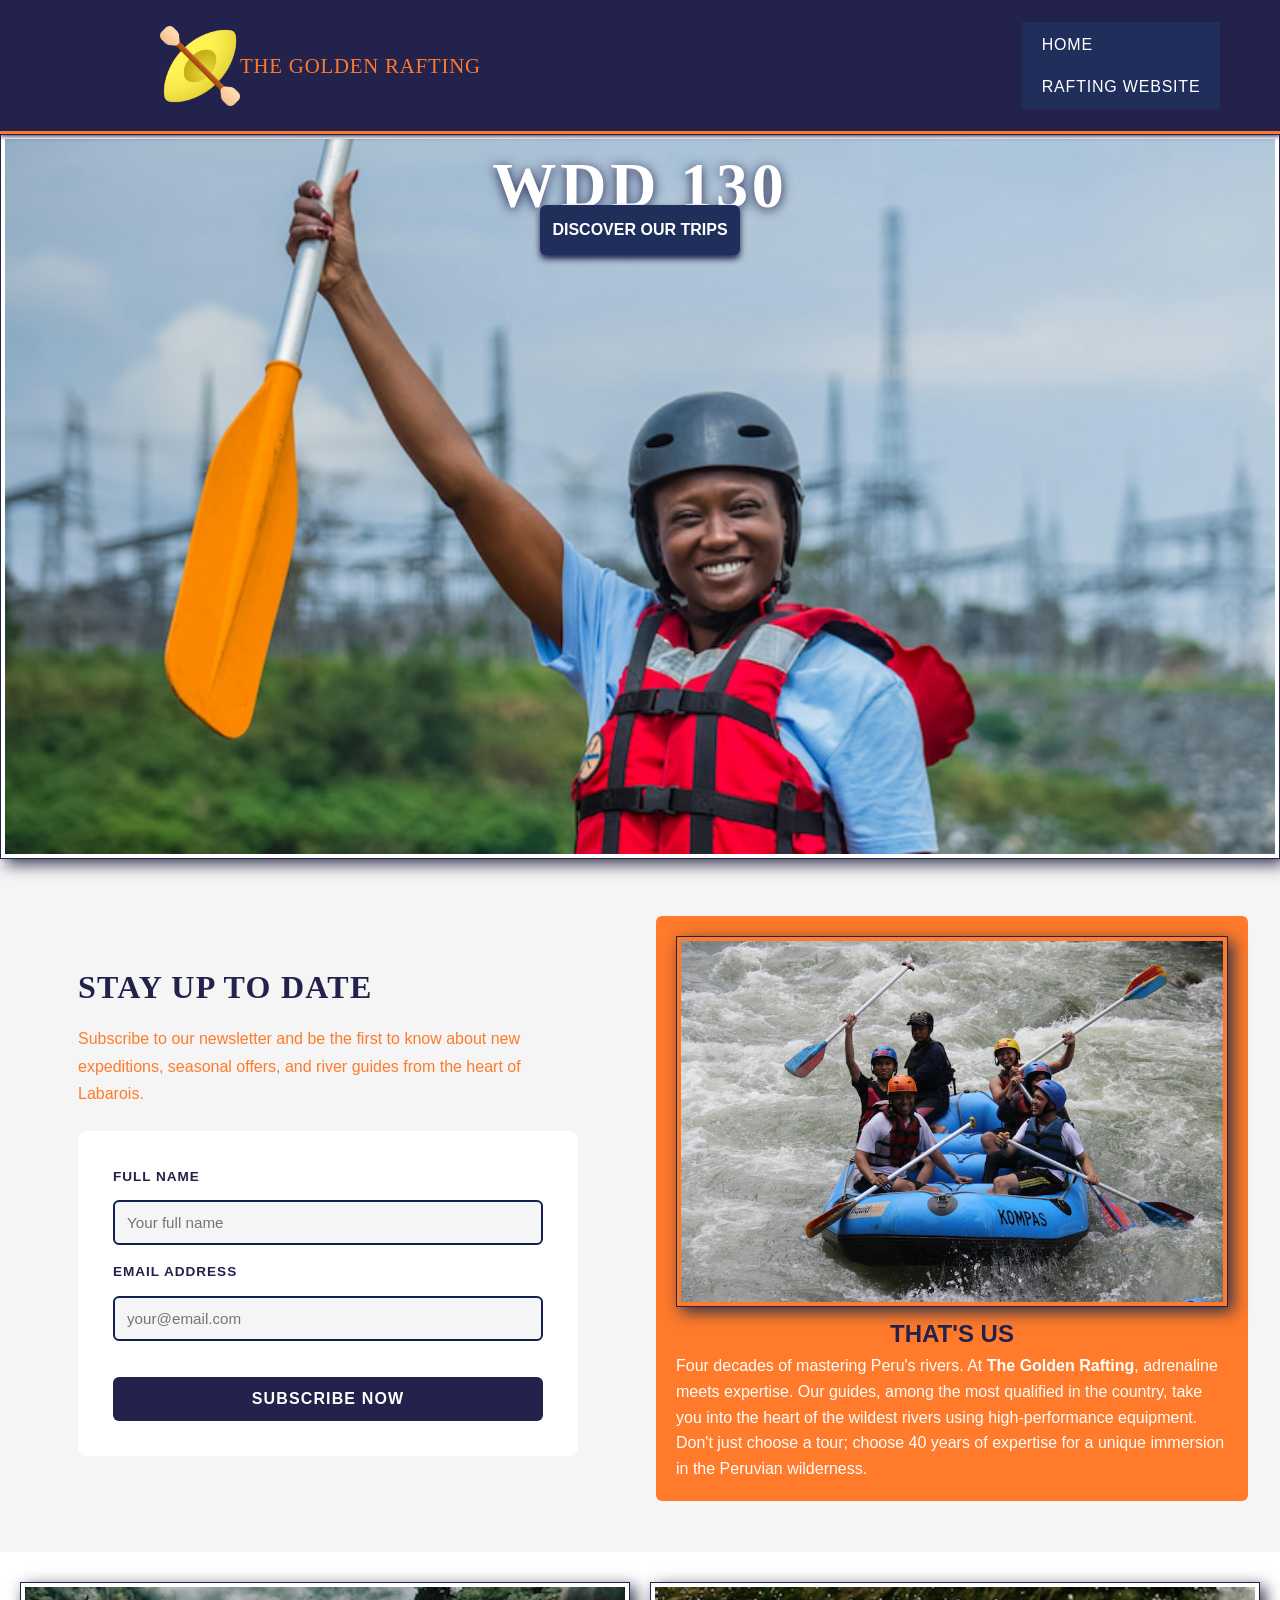
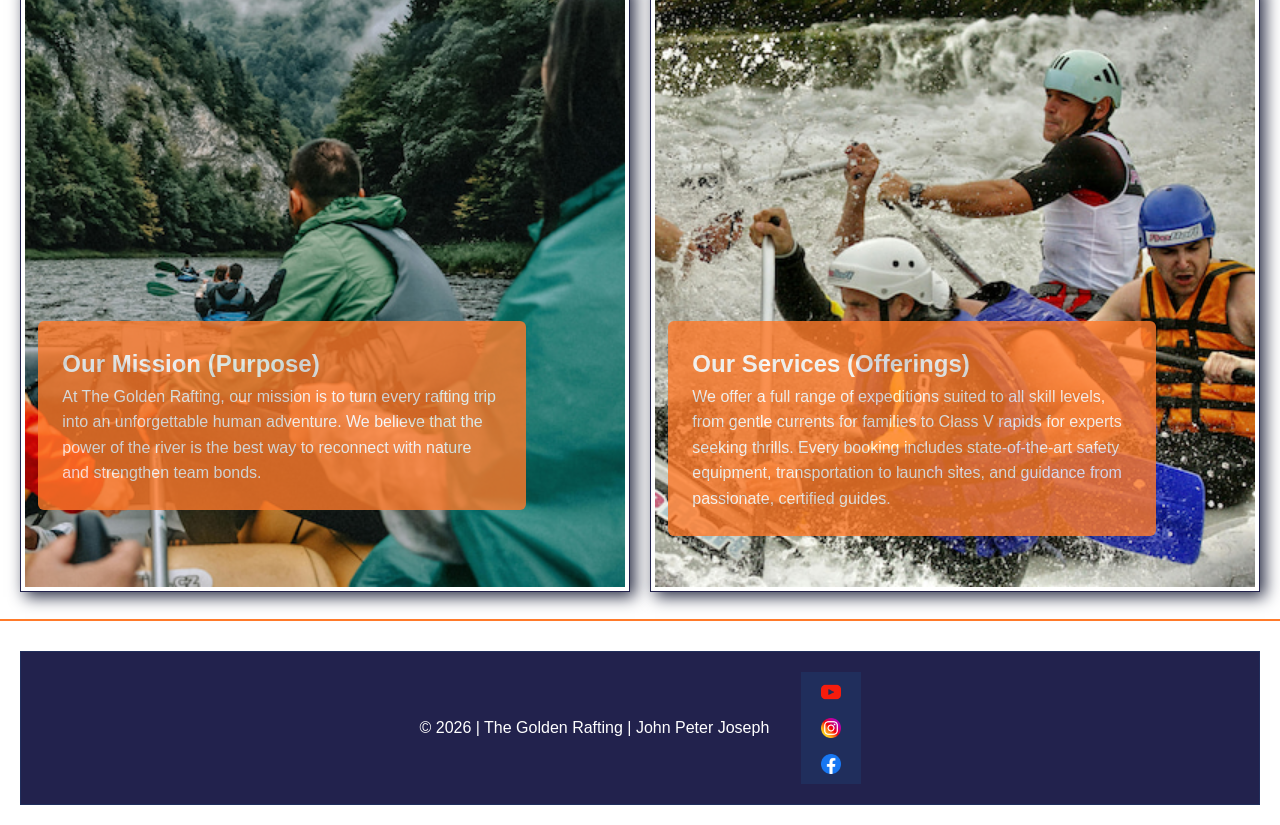
==== wwr/index.html @ de3981f3 "Home and Trips Pages" ====
<!DOCTYPE html>
<html lang="en">

<head>
    <meta charset="UTF-8">
    <meta name="viewport" content="width=device-width, initial-scale=1.0">
    <title>WDD 130 and John Peter Joseph</title>
    <meta name="description"
      content="Welcome to “The Golden Rafting World. This project serves as the final assignment for the WDD 130 course: Web Fundamentals.">
    <meta name="author" content="John Peter Joseph">
    <link rel="stylesheet" href="styles/styles.css">
</head>

<body>
    <header>
        <div class="flex-container">
            <a class="logo-link" href="index.html">
                <img src="images/canoe.png" alt="rafting logo">
                The Golden Rafting
            </a>
            <nav class="navhead">
                <a href="#">Home</a>
                <a href="wwr/">Rafting Website</a>
            </nav>
        </div>
    </header>


    <main>
        <div class="main-relative">
            <!-- HERO PAGE -->
            <div class="hero-title">
                <h1>WDD 130</h1>
            </div>
            <img src="images/index-page/profile.jpg" alt="rafting adventure">
            <!-- OUR TRIPS button -->
            <a href="trips.html" class="bttn-book">DISCOVER OUR TRIPS</a>

            <!-- 2-COLUMN GRID: newsletter + sidebar -->
            <div class="grid-two-col">

                <!-- NEWSLETTER -->
                <section class="newsletter">
                    <div class="newsletter-inner">
                        <div class="newsletter-copy">
                            <h2>Stay up to date</h2>
                            <p>Subscribe to our newsletter and be the first to know about new
                                expeditions, seasonal
                                offers, and river guides from the heart of Labarois.</p>
                        </div>
                        <form action="#" method="post" class="newsletter-form">
                            <div class="form-group">
                                <label for="fullname">Full Name</label>
                                <input type="text" id="fullname" name="fullname"
                                  placeholder="Your full name" required>
                            </div>
                            <div class="form-group">
                                <label for="email">Email Address</label>
                                <input type="email" id="email" name="email"
                                  placeholder="your@email.com" required>
                            </div>
                            <button type="submit" class="btn-submit">Subscribe Now</button>
                        </form>
                    </div>
                </section>


                <!-- ASIDE SECTION -->
                <aside>
                    <article>
                        <img src="images/index-page/main-rafting-1.jpg" alt="Well-being in Rafting">
                        <h2>THAT'S US</h2>
                        <p>
                            Four decades of mastering Peru's rivers. At<b> The Golden Rafting</b>,
                            adrenaline
                            meets expertise. Our guides, among the most qualified in the
                            country,
                            take you into the heart of the wildest rivers using high-performance
                            equipment. <br>
                            Don't just choose a tour; choose 40 years of expertise for a unique
                            immersion in the Peruvian wilderness.
                        </p>
                    </article>
                </aside>
            </div>
        </div>

        <div class="offerings-main">
            <div class="offerings">
                <img src="images/index-page/main-rafting-2.jpg" alt="The most fun rafting"
                  width="160">
                <div class="offerings-1">
                    <h2>Our Mission (Purpose)</h2>
                    <p>
                        At The Golden Rafting, our mission is to turn every rafting trip into an
                        unforgettable human
                        adventure. We believe that the power of the river is the best way to
                        reconnect
                        with nature and
                        strengthen team bonds.
                    </p>
                </div>
            </div>

            <div class="services">
                <img src="images/index-page/main-rafting-4.jpg" alt="The most fun rafting"
                  width="160">
                <div class="services-1">
                    <h2>Our Services (Offerings)</h2>
                    <p>
                        We offer a full range of expeditions suited to all skill levels, from gentle
                        currents for families
                        to Class V rapids for experts seeking thrills. Every booking includes
                        state-of-the-art safety
                        equipment, transportation to launch sites, and guidance from passionate,
                        certified guides.
                    </p>
                </div>
            </div>
        </div>
    </main>

    <footer>
        <div class="credit">
            <p>©️ 2026 | The Golden Rafting | John Peter Joseph</p>

            <div class="socialmedia">
                <nav>
                    <a href="https://youtube.com">
                        <img src="images/social-media/youtube.png" alt="YouTube home">
                    </a>
                    <a href="https://instagram.com">
                        <img src="images/social-media/instagram.png" alt="instagram home">
                    </a>
                    <a href="https://facebook.com">
                        <img src="images/social-media/facebook.png" alt="Facebook home">
                    </a>
                </nav>
            </div>
        </div>
    </footer>
</body>

</html>
---- wwr/styles/styles.css ----
:root {
    --primary-color: rgb(34, 34, 77);
    --secondary-color: rgb(255, 122, 42);
    --accent1-color: rgb(17, 32, 81);
    --accent2-color: rgb(32, 46, 92);
    --white: rgb(255, 255, 255);
    --white-soft: rgb(245, 245, 245);
    --shadow: rgb(45, 49, 71);
    --heading-font: "Times New Roman", "Georgia", serif;
    --body-font: "Futura", "Montserrat", sans-serif;
}

* {
    margin: 0;
    padding: 0;
    box-sizing: border-box;
}

header {
    position: sticky;
    top: 0;
    left: 0;
    width: 100%;
    z-index: 1000;
    /* Ensures that it appears above the rest of the content */
    background-color: white;
    /* Important: otherwise it will be transparent! */
    box-shadow: 0 2px 5px var(--primary-color);
}

body {
    font-family: var(--body-font);
    color: var(--accent1-color);
    line-height: 1.6;
}

p {
    padding: 0;
}

nav {

    background-color: var(--accent2-color);
    padding: 2px;

}

nav a {
    display: block;
    color: var(--white);
    padding: .5rem 1.1rem;
    text-decoration: none;

}

main {
    max-width: 100%;
}

main img {
    width: 100%;
    height: auto;
    padding: 4px;
    border: 1px solid var(--primary-color);
    box-shadow: 5px 5px 15px var(--shadow);
}

/* =============================== aside =============================== */
aside {
    width: 100%;
    margin: auto;
    /* border: 1px solid var(--accent2-color); */
    padding: 20px;
    background-color: var(--secondary-color);
    color: var(--white);
    border-radius: 6px;

}

aside img {
    width: 200px;
    height: auto;

}

.main-relative {
    position: relative;
}

h1 {
    color: var(--white);
}

footer {
    margin-top: 50px;
    border-top: 2px solid var(--secondary-color);
    text-align: center;
    padding: 20px;

}

.flex-container {
    display: flex;
    flex-direction: row;
    align-items: center;
    justify-content: space-between;
    width: 100%;
    max-width: 1200px;
    padding: 10px 20px;
    letter-spacing: 0.05em;
    text-transform: uppercase;
    transition: border-color 0.2s, color 0.2s;
    margin: 0 auto;
}

.logo-link {
    display: flex;
    align-items: center;
    font-family: cursive;
    text-decoration: none;
    font-size: 1.3rem;
    color: var(--secondary-color);
}

aside h2 {
    color: var(--primary-color);
    text-align: center;
}

article img {
    width: 100%;
    height: auto;
}

/* =============================== 2-COLUMN GRID: newsletter + sidebar =============================== */
.grid-two-col {
    display: grid;
    grid-template-columns: 1fr 1fr;
    gap: 2rem;
    align-items: start;
    padding: 2rem;
    background-color: var(--white-soft);
}

/* ========================================== NEWSLETTER ========================================== */
.newsletter {
    padding: 4rem 2rem;
    width: 100%;
}

.newsletter-inner {
    margin: 0 auto;
    display: flex;
    flex-direction: column;
    gap: 1.5rem;
    align-items: stretch;
    max-width: 500px;
    width: 100%;
}

.newsletter-copy h2 {
    font-family: var(--heading-font);
    background-color: transparent;
    font-size: 2rem;
    font-weight: 700;
    color: var(--primary-color);
    text-transform: uppercase;
    letter-spacing: 0.04em;
    margin-bottom: 0.75rem;
}

.newsletter-copy p {
    color: var(--secondary-color);
    font-size: 1rem;
    line-height: 1.7;
}

.newsletter-form {
    display: flex;
    flex-direction: column;
    gap: 1rem;
}

.form-group {
    display: flex;
    flex-direction: column;
    gap: 0.3rem;

}

.newsletter-form label {
    font-size: 0.85rem;
    letter-spacing: 0.07em;
    text-transform: uppercase;
    color: var(--primary-color);

}

.newsletter-form input {

    border: 1px solid var(--primary-color);
    border-radius: 6px;
    padding: 0.9rem 1rem;
    color: var(--primary-color);
    font-size: 0.95rem;
}

.btn-submit {
    background-color: var(--primary-color);
    color: var(--white);
    font-family: var(--font-heading);
    font-size: 1rem;
    font-weight: 600;
    letter-spacing: 0.07em;
    text-transform: uppercase;
    padding: 0.8rem 1.5rem;
    border-radius: 6px;
}

.btn-submit:hover {
    color: var(--secondary-color);

}

/* ========================================== OFFERINGS | SERVICES ========================================== */
.offerings-main {
    display: grid;
    grid-template-columns: repeat(auto-fit, minmax(300px, 1fr));
    position: relative;
    gap: 20px;
    margin-top: 10px;
    padding: 20px;

}

.offerings-main h1 {
    background-color: transparent;

}

/* offerings */
.offerings {
    position: relative;
}

.offerings-1 {
    position: absolute;
    top: 20%;
    width: 80%;
    left: 3%;
    top: 55%;
    padding: 1.5rem;
    background-color: var(--secondary-color);
    border-radius: 6px;
    opacity: 80%;
    color: var(--white);
}

/* services */
.services {
    position: relative;
}

.services-1 {
    position: absolute;
    top: 20%;
    width: 80%;
    left: 3%;
    top: 55%;
    padding: 1.5rem;
    background-color: var(--secondary-color);
    border-radius: 6px;
    opacity: 80%;
    color: var(--white);
}

/* ========================================== HERO | index ========================================== */
.hero-title h1 {
    position: absolute;
    top: 1%;
    color: var(--white);
    font-family: var(--heading-font);
    font-size: 5vw;
    background-color: transparent;
    font-weight: 700;
    text-transform: uppercase;
    letter-spacing: 0.06em;
    line-height: 1.2;
    text-shadow: 0 2px 12px var(--primary-color);
    left: 2rem;
    right: 2rem;
}

.bttn-book {
    position: absolute;
    left: 50%;
    transform: translateX(-50%);
    top: 5%;
    /* Structure (Important for a link <a>) */
    display: inline-flex;
    /* Allows you to use flex to center the text */
    align-items: center;
    justify-content: center;
    text-decoration: none;

    /* Dimensions and Style */
    width: 200px;
    padding: 12px 0;
    /* Adds height to the button */
    background-color: var(--accent2-color);
    color: var(--white);
    border-radius: 6px;
    font-size: 1rem;
    font-weight: 600;

    /* Aesthetics */
    box-shadow: 0 4px 6px var(--primary-color);
    /* Adding an offset to the shadow */
    transition: background 0.3s, transform 0.2s;
    /* Smooth animation */

}

.bttn-book:hover {
    color: var(--secondary-color);
}

header {
    display: flex;
    align-items: center;
    justify-content: space-between;
    margin: 0 auto;
    padding: 12px 24px;
    color: var(--white);
    background-color: var(--primary-color);
    border-bottom: 3px solid var(--secondary-color);
}

header img {
    margin-left: 100px;
    width: 80px;
    height: auto;
}

h1 {
    font-family: var(--heading-font);
    color: var(--secondary-color);
    background-color: var(--accent2-color);
    text-align: center;
}

nav a:hover {
    color: var(--secondary-color);
}

.logo-link:hover {
    color: var(--white);
}

/* section footer */
.credit {
    display: flex;
    flex-direction: row;
    justify-content: center;
    width: 100%;
    height: auto;
    gap: 2rem;
    padding: 20px 0;
    align-items: center;
    border: 1px solid var(--accent2-color);
    margin-top: 10px;
    color: var(--white);
    background-color: var(--primary-color);
}

.credit p {
    justify-items: center;
    justify-content: flex-end;
    color: var(--white);
}

.socialmedia {
    display: flex;
    background-color: transparent;
    gap: 12px;
}

.socialmedia a {
    border: none;
}

.socialmedia a:last-child {
    border: none;

}

.socialmedia img {
    display: block;
    width: 20px;
    height: auto;

}

/* ========================================================================= */
/* --- Map container (grid) --- */
.trip-container {
    display: grid;
    grid-template-columns: 1fr 1fr 1fr;
    gap: 1.5rem;
    padding: 2rem;
    position: absolute;
    line-height: 1.2;
    width: 80%;
    top: 40%;
    left: 50%;
    transform: translateX(-50%);
    opacity: 0.8;

}

.trip-container div {
    background-color: var(--secondary-color);
    border-radius: 6px;
    padding: 1rem;
    color: var(--white);
}

.trip-container figure {
    display: flex;
    flex-direction: column;
    gap: 0.5rem;
}

.trip-container img {
    width: 100%;
    height: 180px;
    object-fit: cover;
    border-radius: 4px;
}

.trip-container .paragraph {
    color: var(--white);
    font-size: 1rem;
    color: var(--primary-color);
}

/* ========================================================== */
/* ASIDE trip page */
.aside {
    display: grid;
    grid-template-columns: 1fr 1fr;
    gap: 2rem;
    align-items: start;
    padding: 2rem;
    background-color: var(--white-soft);
}

.aside h1 {
    border-radius: 6px;

}

.aside-text {
    line-height: 2;
}

.btn-book {
    position: absolute;
    left: 50%;
    transform: translateX(-50%);
    /* Structure (Important for a link <a>) */
    display: inline-flex;
    /* Allows you to use flex to center the text */
    align-items: center;
    justify-content: center;
    text-decoration: none;

    /* Dimensions and Style */
    width: 150px;
    padding: 12px 0;
    /* Adds height to the button */
    background-color: var(--accent2-color);
    color: var(--white);
    border-radius: 6px;
    font-size: 1rem;
    font-weight: 600;

    /* Aesthetics */
    box-shadow: 0 4px 6px var(--primary-color);
    /* Adding an offset to the shadow */
    transition: background 0.3s, transform 0.2s;
    /* Smooth animation */
}

.btn-book:hover {
    color: var(--secondary-color);

}

.main-page > h1 {
    position: absolute;
    top: 20px;
    width: 100%;
    padding: 16px;
    background-color: transparent;
    text-align: center;
    color: var(--primary-color);
    font-size: 3.5rem;
}

.main-page article {
    position: absolute;
    display: flex;
    justify-content: center;
    align-items: center;
    gap: 2%;
    bottom: 10%;
    left: 5%;
    right: 5%;
    background-color: var(--secondary-color);
    padding: 1.5rem;
    color: var(--white);
    border-radius: 6px;
    gap: 1rem;
}

.main-page article h2 {
    background-color: transparent;
    color: var(--primary-color);
}

.image-main {
    display: grid;
    grid-template-columns: repeat(3, 1fr);
    justify-content: center;
    gap: 30px;
    margin-top: 40px;
    padding: 20px;
    flex-wrap: wrap;
}

.image-main figure {
    margin: 0;
    /* Removes the browsers' default margins */
    text-align: center;
    /* Center the caption (figcaption) below the image */
}

.image-main img {
    border-radius: 8px;
    /* Optional: Rounds the corners slightly for styling */
    display: block;
    /* Prevents empty space below the image */
    margin-bottom: 10px;
    /* Space between the image and its caption */
}

.main-page .btn-book {
    position: absolute;
    left: 50%;
    bottom: 7%;
    transform: translateX(-50%);

    /* Structure (Important for a link <a>) */
    display: inline-flex;
    /* Allows you to use flex to center the text */
    align-items: center;
    justify-content: center;
    text-decoration: none;

    /* Dimensions and Style */
    width: 150px;
    padding: 12px 0;
    /* Adds height to the button */
    background-color: var(--accent2-color);
    color: var(--white);
    border-radius: 6px;
    font-size: 1rem;
    font-weight: 600;

    /* Aesthetics */
    box-shadow: 0 4px 6px var(--primary-color);
    /* Adding an offset to the shadow */
    transition: background 0.3s, transform 0.2s;
    /* Smooth animation */
}

/* Hover effect (Visual feedback) */
.main-page .btn-book:hover {
    color: var(--secondary-color);
    /* background-color: var(--secondary-color);
    transform: translateX(-50%) scale(1.05); */
    /* Enlarges slightly on hover */
}

.white-water {
    text-align: center;
    background-color: var(--primary-color);
    width: 100%;
    margin-top: 20px;
    color: var(--secondary-color);
    font-family: var(--heading-font);
    font-size: 40px;
}

.main-river {
    display: flex;
    justify-content: center;
    flex-direction: column;
    align-items: center;
    color: var(--accent2-color);
    font-weight: normal;
    margin-top: 70px;
    font-family: var(--body-font);
    font-size: 1.25rem;
}

/* 
for the form */
.grid-container {
    display: grid;
    grid-template-columns: 1fr 1fr;
    gap: 30px;
    padding: 40px 20px;
    max-width: 1200px;
    margin: 0 auto;
    align-items: start;
}

/* --- Form (Alignment Corrections) --- */
.yourname,
.username,
.select {
    display: grid;
    grid-template-columns: 120px 1fr;
    /* Fixed width to align the labels */
    gap: 15px;
    align-items: center;
    margin-bottom: 20px;
}

iframe {
    width: 100%;
    height: 100%;
    min-height: 500px;
    border-radius: 8px;
    box-shadow: 0 4px 15px var(--shadow);
    border: none;
}

form {
    background: var(--white);
    padding: 35px;
    border-radius: 8px;
}

fieldset {
    border: none;
    padding: 0;
    margin-bottom: 25px;
}

label {
    display: flex;
    font-weight: 600;
    color: var(--accent2-color);
    margin-bottom: 8px;
    font-family: var(--body-font);
}

input[type="text"],
input[type="email"],
textarea {
    width: 100%;
    padding: 12px;
    border: 2px solid var(--accent1-color);
    border-radius: 6px;
    background-color: var(--white-soft);
    /* Variable defined above */
}

.select,
.comment {
    margin-bottom: 20px;
}

.yourname label {
    margin-bottom: 0;
}

.select {
    display: grid;
    grid-template-columns: 100px 1fr;
    gap: 15px;
}

.select label {
    align-items: center;
    margin-bottom: 0;

}

.radio-group {
    grid-column: 2;
    margin-top: 10px;
    padding-left: 0;
}

.radio-group div {
    display: flex;
    align-items: center;
    gap: 10px;
    margin-bottom: 12px;
}

.radio-group input[type="radio"] {
    width: 18px;
    height: 18px;
    cursor: pointer;
    accent-color: var(--accent2-color);
}

.radio-group label {
    margin: 0;
    font-weight: 400;
    cursor: pointer;
    display: inline;
}

.box {
    display: flex;
    flex-direction: row-reverse;
    justify-content: flex-end;
    gap: 12px;
    margin: 20px 0;
}

.box input[type="checkbox"] {
    width: 18px;
    height: 18px;
    cursor: pointer;
    accent-color: var(--accent2-color);
    flex-shrink: 0;
}

.box label {
    margin: 0;
    font-weight: 400;
}

button {
    width: 100%;
    padding: 14px 20px;
    background: var(--accent2-color);
    color: var(--white);
    border: none;
    border-radius: 6px;
    font-size: 1rem;
    font-weight: 600;
    margin-top: 20px;
}

button:hover {
    color: var(--secondary-color);
}

/*  */

.promotion2 {
    display: flex;
    flex-direction: column;
    height: 200%;
    width: 100%;
    border: 1px solid var(--accent2-color);
    gap: 6px;
    align-items: center;
}

.promotion2 h2 {
    color: var(--primary-color);
    font-size: 1.7rem;
    background-color: transparent;
}

.promotion2-content {
    display: grid;
    grid-template-columns: repeat(3, 1fr);
    text-align: center;
    align-items: center;
    justify-content: center;
    gap: 30px;
}

.promotion2-content img {
    border-radius: 6px;
}

/*  Section History */
.history {
    border: 1px solid var(--accent1-color);
    padding: 16px;
}

.history h2 {
    grid-column: 1 / -1;
    text-align: center;
    margin-bottom: 12px;
}

.history-content {
    display: grid;
    grid-template-columns: 1fr auto 1fr;
    gap: 16px;
    align-items: center;
}

.history-content img {
    width: 200px;
    height: auto;
    border-radius: 6px;
}

/* Section Adventure Awaits You */
.promotion {
    border: 1px solid var(--primary-color);
    padding: 16px;
}

.promotion h2 {
    text-align: center;
    margin-bottom: 12px;
}

.promotion-content {
    display: grid;
    grid-template-columns: repeat(5, 1fr);
    gap: 1px;
    text-align: center;
    align-items: center;
}

.promotion-content img {
    border-radius: 6px;
}

/* Navigation */

body {
    font-family: var(--body-font);
    color: var(--accent1-color);
}

header,
main,
footer {
    margin: 0 auto;
}

.logo-link:hover {
    color: var(--white);
}

/* hero block */
.hero img {
    display: block;
    width: 100%;
    height: auto;
}

.hero {
    position: relative;
}

.hero h1 {
    /* About Us | The Golden Rafting */
    position: absolute;
    top: 20px;
    width: 100%;
    text-align: center;
    opacity: 0.8;
    color: var(--secondary-color);
    background-color: var(--primary-color);
    font-family: var(--heading-font);
    font-size: 40px;
}

.hero article {
    position: absolute;
    bottom: 10%;
    /* Adjusted because 60% often hides the top */
    left: 5%;
    right: 5%;
    background-color: rgba(255, 122, 42, 0.85);
    /* Using RGBA for transparency */
    padding: 1.5rem;
    color: var(--white);
    border-radius: 6px;
    display: flex;
    align-items: center;
    gap: 2rem;
    z-index: 5;
}

/* Removing the float that conflicts with flex */
.hero article img {
    width: 200px;
    height: 150px;
    object-fit: cover;
    border-radius: 6px;
    flex-shrink: 0;
    order: 2;
    /* Aligns the image to the right */
}

.hero article img {
    order: 2;
    /* moves the image to the right */
}

.hero article p {
    order: 1;
    /* keeps the text aligned to the left */
}

.hero article img {
    float: right;
    width: 125px;
}
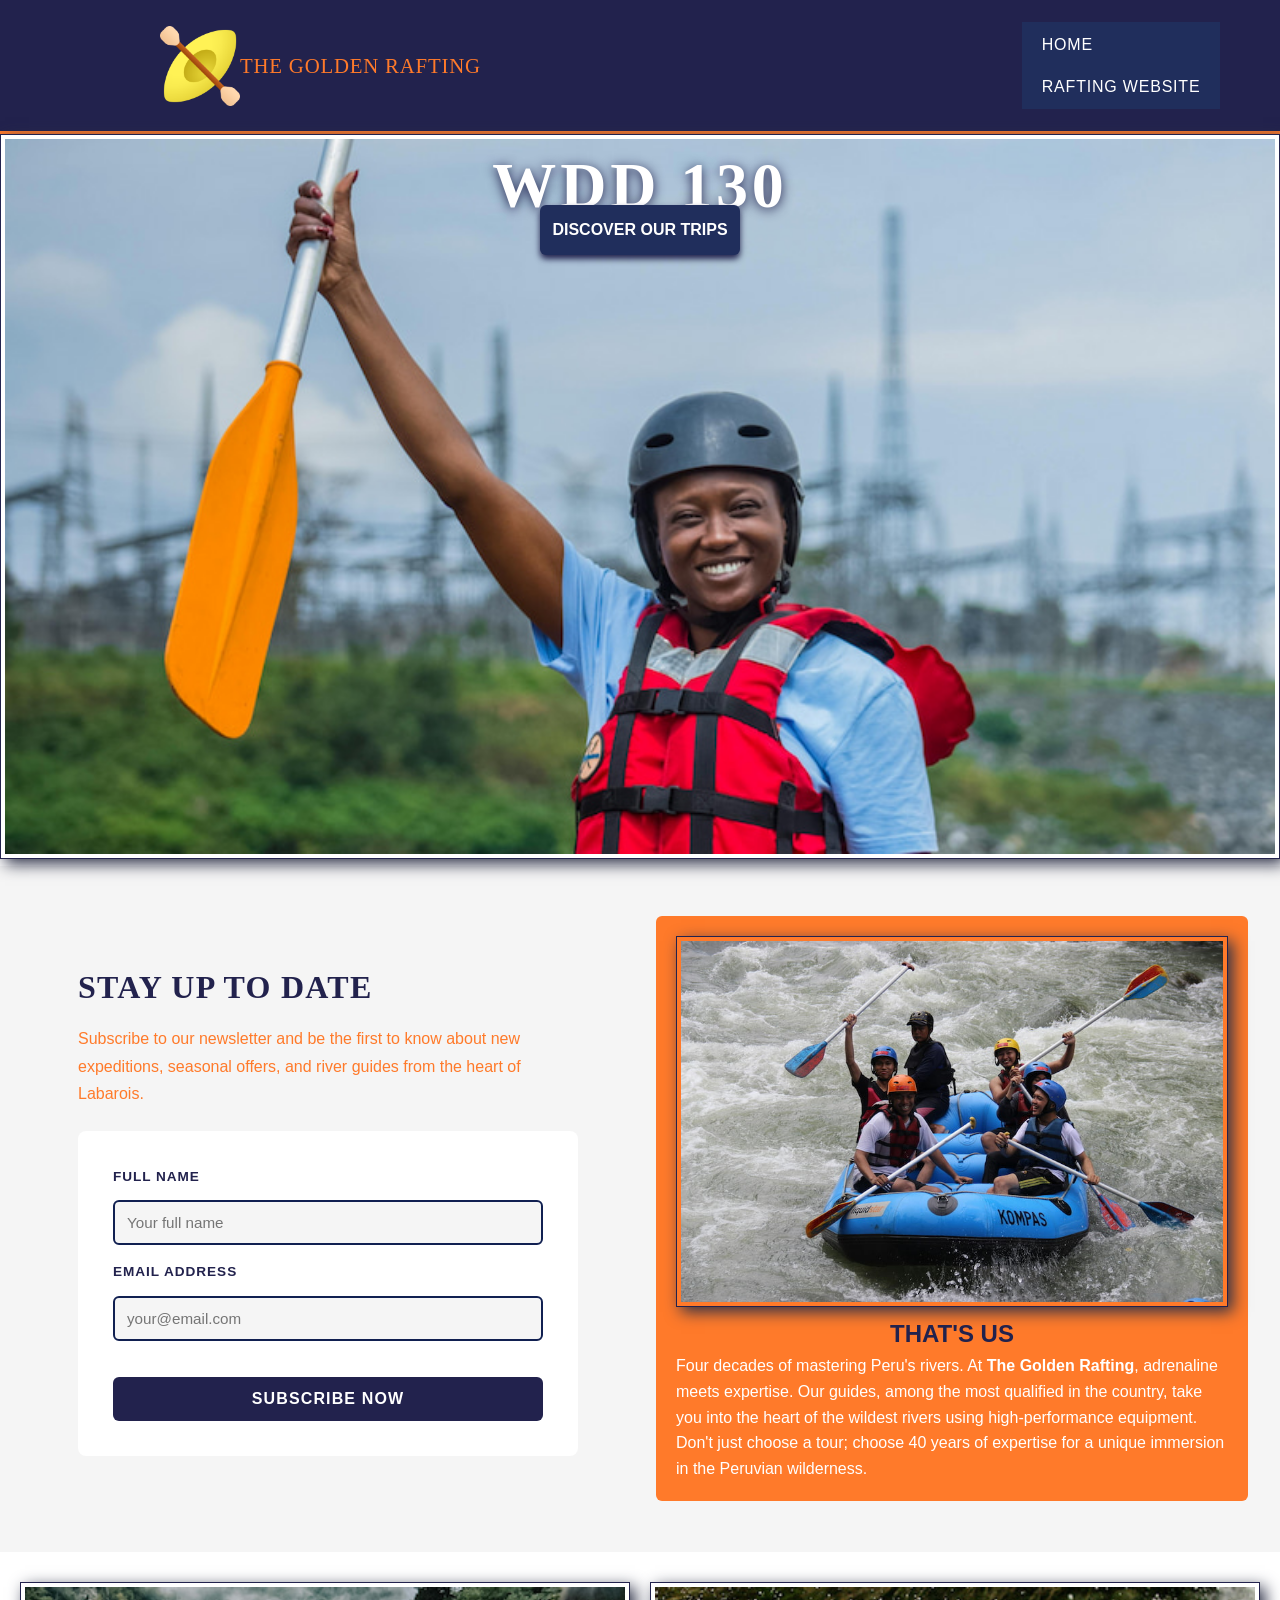
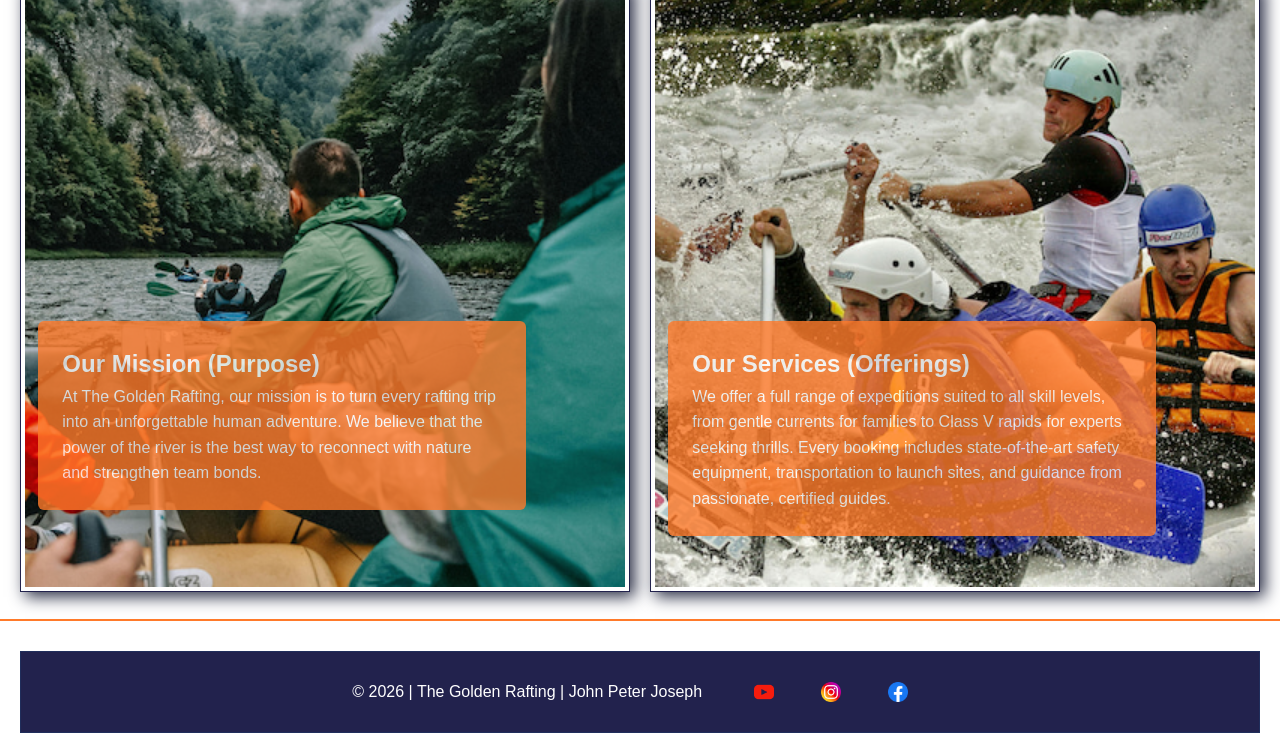
==== commit a448a1f7: "Rafting Site – trips" ====
--- a/wwr/index.html
+++ b/wwr/index.html
@@ -124,19 +124,17 @@
         <div class="credit">
             <p>©️ 2026 | The Golden Rafting | John Peter Joseph</p>
 
-            <div class="socialmedia">
-                <nav>
-                    <a href="https://youtube.com">
-                        <img src="images/social-media/youtube.png" alt="YouTube home">
-                    </a>
-                    <a href="https://instagram.com">
-                        <img src="images/social-media/instagram.png" alt="instagram home">
-                    </a>
-                    <a href="https://facebook.com">
-                        <img src="images/social-media/facebook.png" alt="Facebook home">
-                    </a>
-                </nav>
-            </div>
+            <nav class="socialmedia">
+                <a href="https://youtube.com">
+                    <img src="images/social-media/youtube.png" alt="YouTube home">
+                </a>
+                <a href="https://instagram.com">
+                    <img src="images/social-media/instagram.png" alt="instagram home">
+                </a>
+                <a href="https://facebook.com">
+                    <img src="images/social-media/facebook.png" alt="Facebook home">
+                </a>
+            </nav>
         </div>
     </footer>
 </body>
--- a/wwr/styles/styles.css
+++ b/wwr/styles/styles.css
@@ -17,15 +17,14 @@
 }
 
 header {
-    position: sticky;
-    top: 0;
-    left: 0;
-    width: 100%;
-    z-index: 1000;
-    /* Ensures that it appears above the rest of the content */
-    background-color: white;
-    /* Important: otherwise it will be transparent! */
-    box-shadow: 0 2px 5px var(--primary-color);
+    display: flex;
+    align-items: center;
+    justify-content: space-between;
+    margin: 0 auto;
+    padding: 12px 24px;
+    color: var(--white);
+    background-color: var(--primary-color);
+    border-bottom: 3px solid var(--secondary-color);
 }
 
 body {
@@ -325,17 +324,6 @@
     color: var(--secondary-color);
 }
 
-header {
-    display: flex;
-    align-items: center;
-    justify-content: space-between;
-    margin: 0 auto;
-    padding: 12px 24px;
-    color: var(--white);
-    background-color: var(--primary-color);
-    border-bottom: 3px solid var(--secondary-color);
-}
-
 header img {
     margin-left: 100px;
     width: 80px;
@@ -351,10 +339,6 @@
 
 nav a:hover {
     color: var(--secondary-color);
-}
-
-.logo-link:hover {
-    color: var(--white);
 }
 
 /* section footer */
@@ -845,11 +829,6 @@
 
 /* Navigation */
 
-body {
-    font-family: var(--body-font);
-    color: var(--accent1-color);
-}
-
 header,
 main,
 footer {
@@ -912,17 +891,7 @@
     /* Aligns the image to the right */
 }
 
-.hero article img {
-    order: 2;
-    /* moves the image to the right */
-}
-
 .hero article p {
     order: 1;
     /* keeps the text aligned to the left */
-}
-
-.hero article img {
-    float: right;
-    width: 125px;
 }
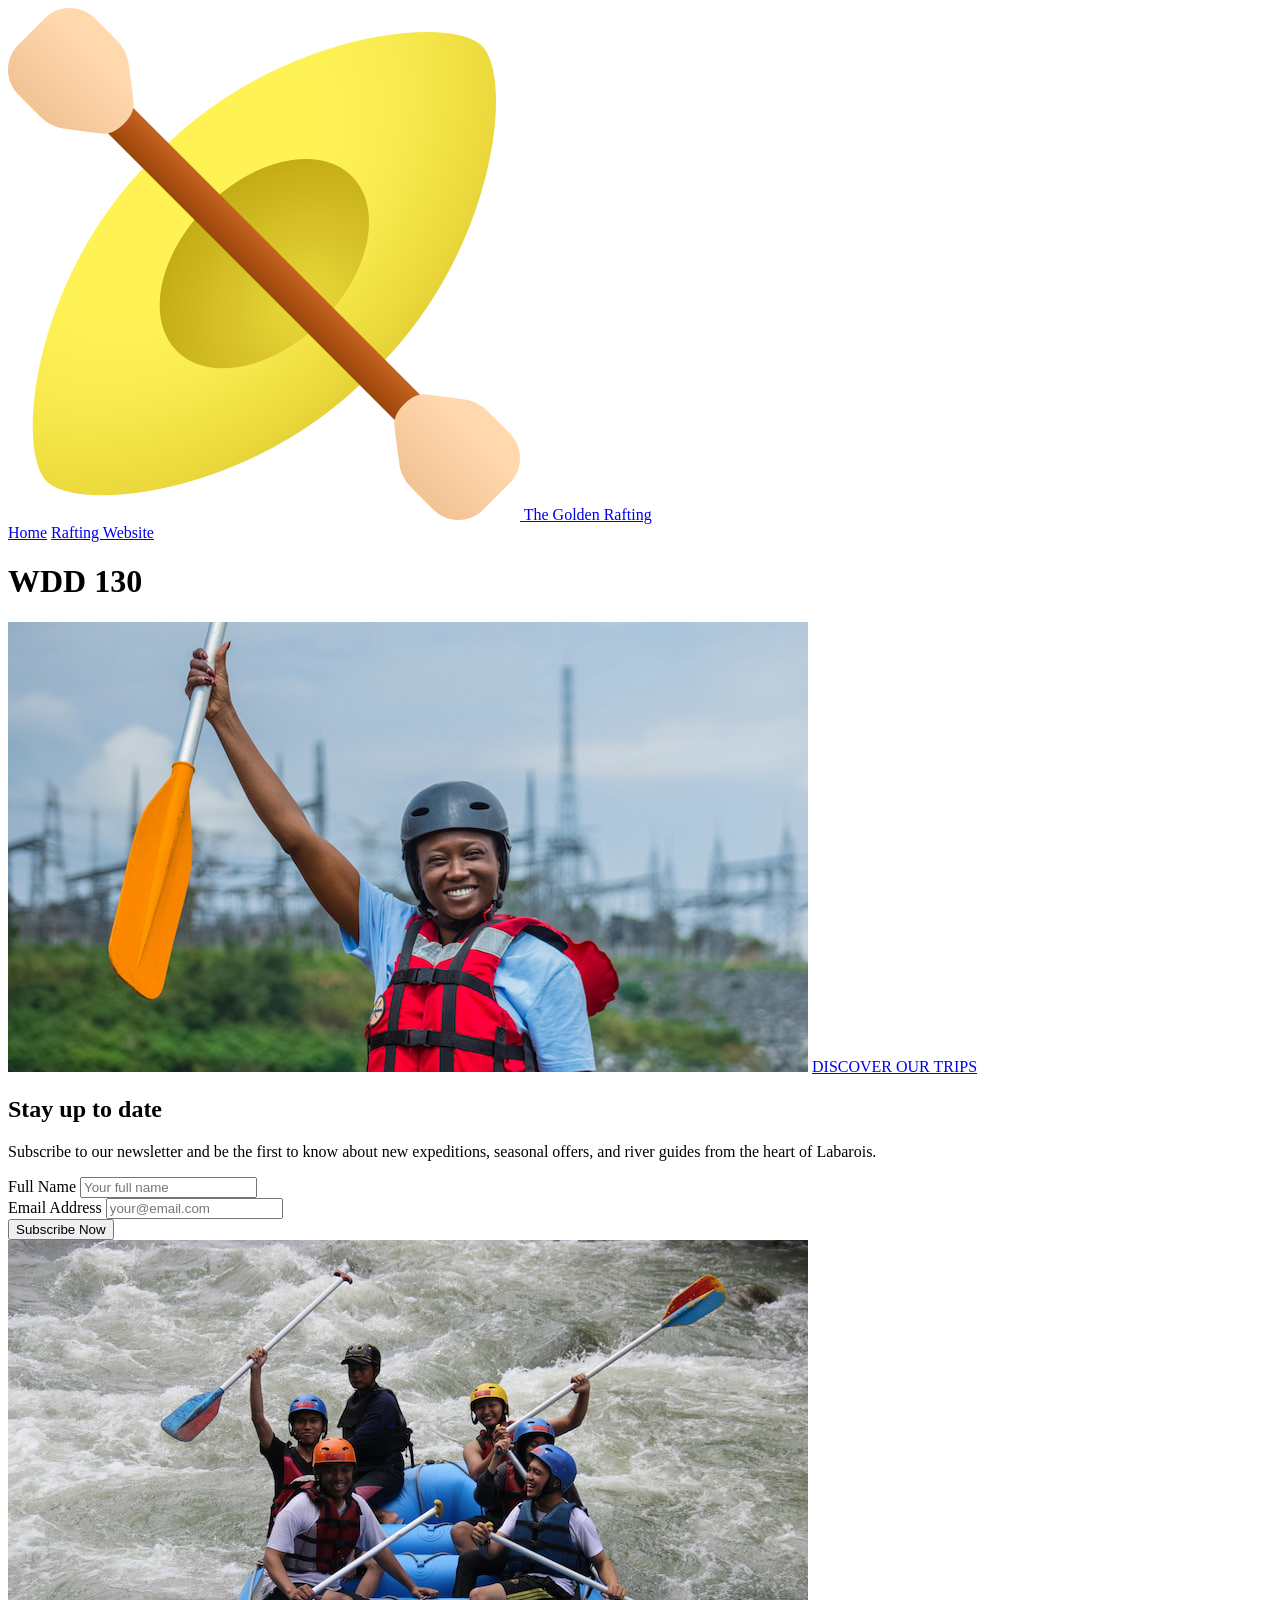
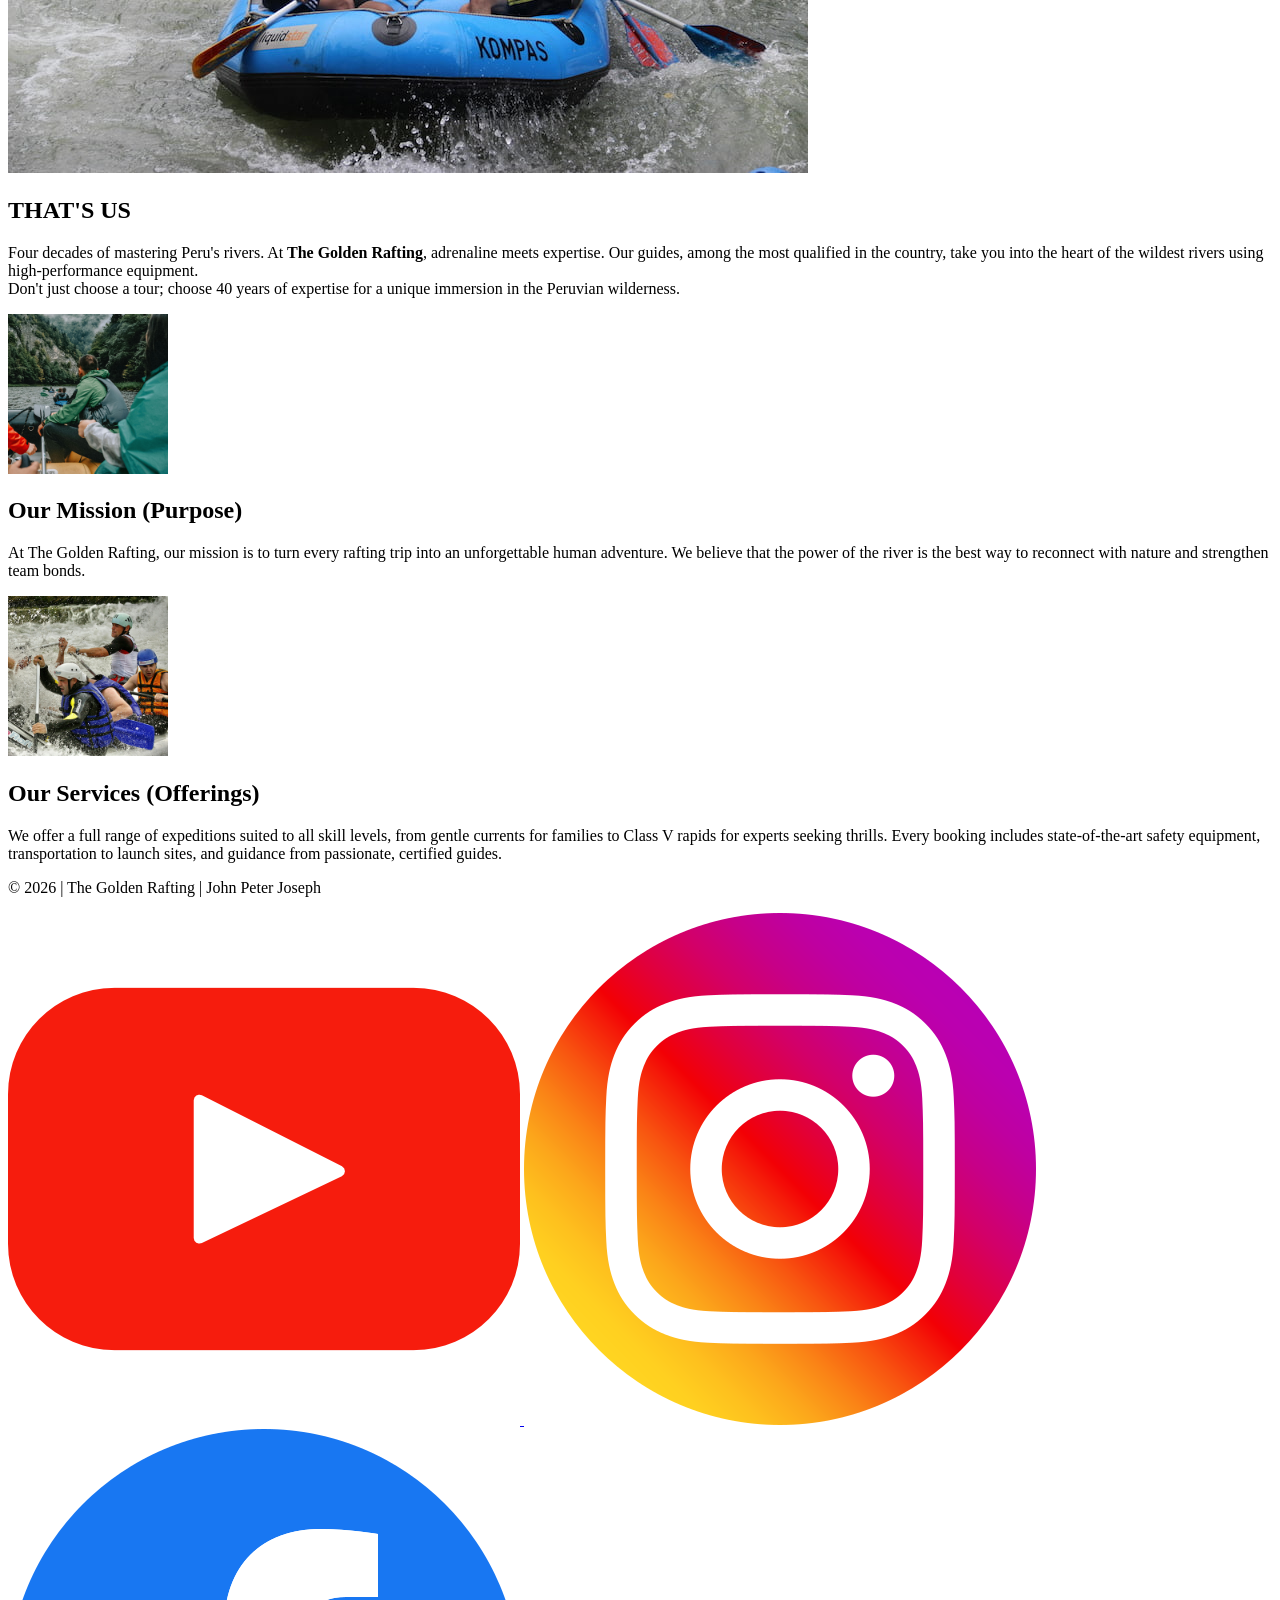
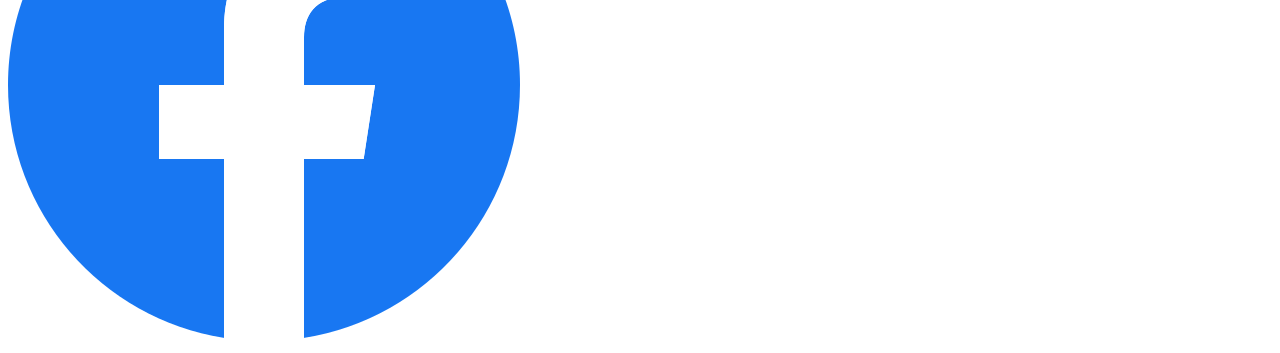
==== commit 45928f8d: "Rafting Site – Home and Trips Pages" ====
--- a/wwr/index.html
+++ b/wwr/index.html
@@ -8,21 +8,21 @@
     <meta name="description"
       content="Welcome to “The Golden Rafting World. This project serves as the final assignment for the WDD 130 course: Web Fundamentals.">
     <meta name="author" content="John Peter Joseph">
-    <link rel="stylesheet" href="styles/styles.css">
+    <link rel="stylesheet" href="styles/rafting.css>
 </head>
 
 <body>
     <header>
-        <div class="flex-container">
-            <a class="logo-link" href="index.html">
-                <img src="images/canoe.png" alt="rafting logo">
-                The Golden Rafting
-            </a>
-            <nav class="navhead">
-                <a href="#">Home</a>
-                <a href="wwr/">Rafting Website</a>
-            </nav>
-        </div>
+        <div class=" flex-container">
+    <a class="logo-link" href="index.html">
+        <img src="images/canoe.png" alt="rafting logo">
+        The Golden Rafting
+    </a>
+    <nav class="navhead">
+        <a href="#">Home</a>
+        <a href="wwr/">Rafting Website</a>
+    </nav>
+    </div>
     </header>
 
 
@@ -137,6 +137,6 @@
             </nav>
         </div>
     </footer>
-</body>
+    </body>
 
 </html>
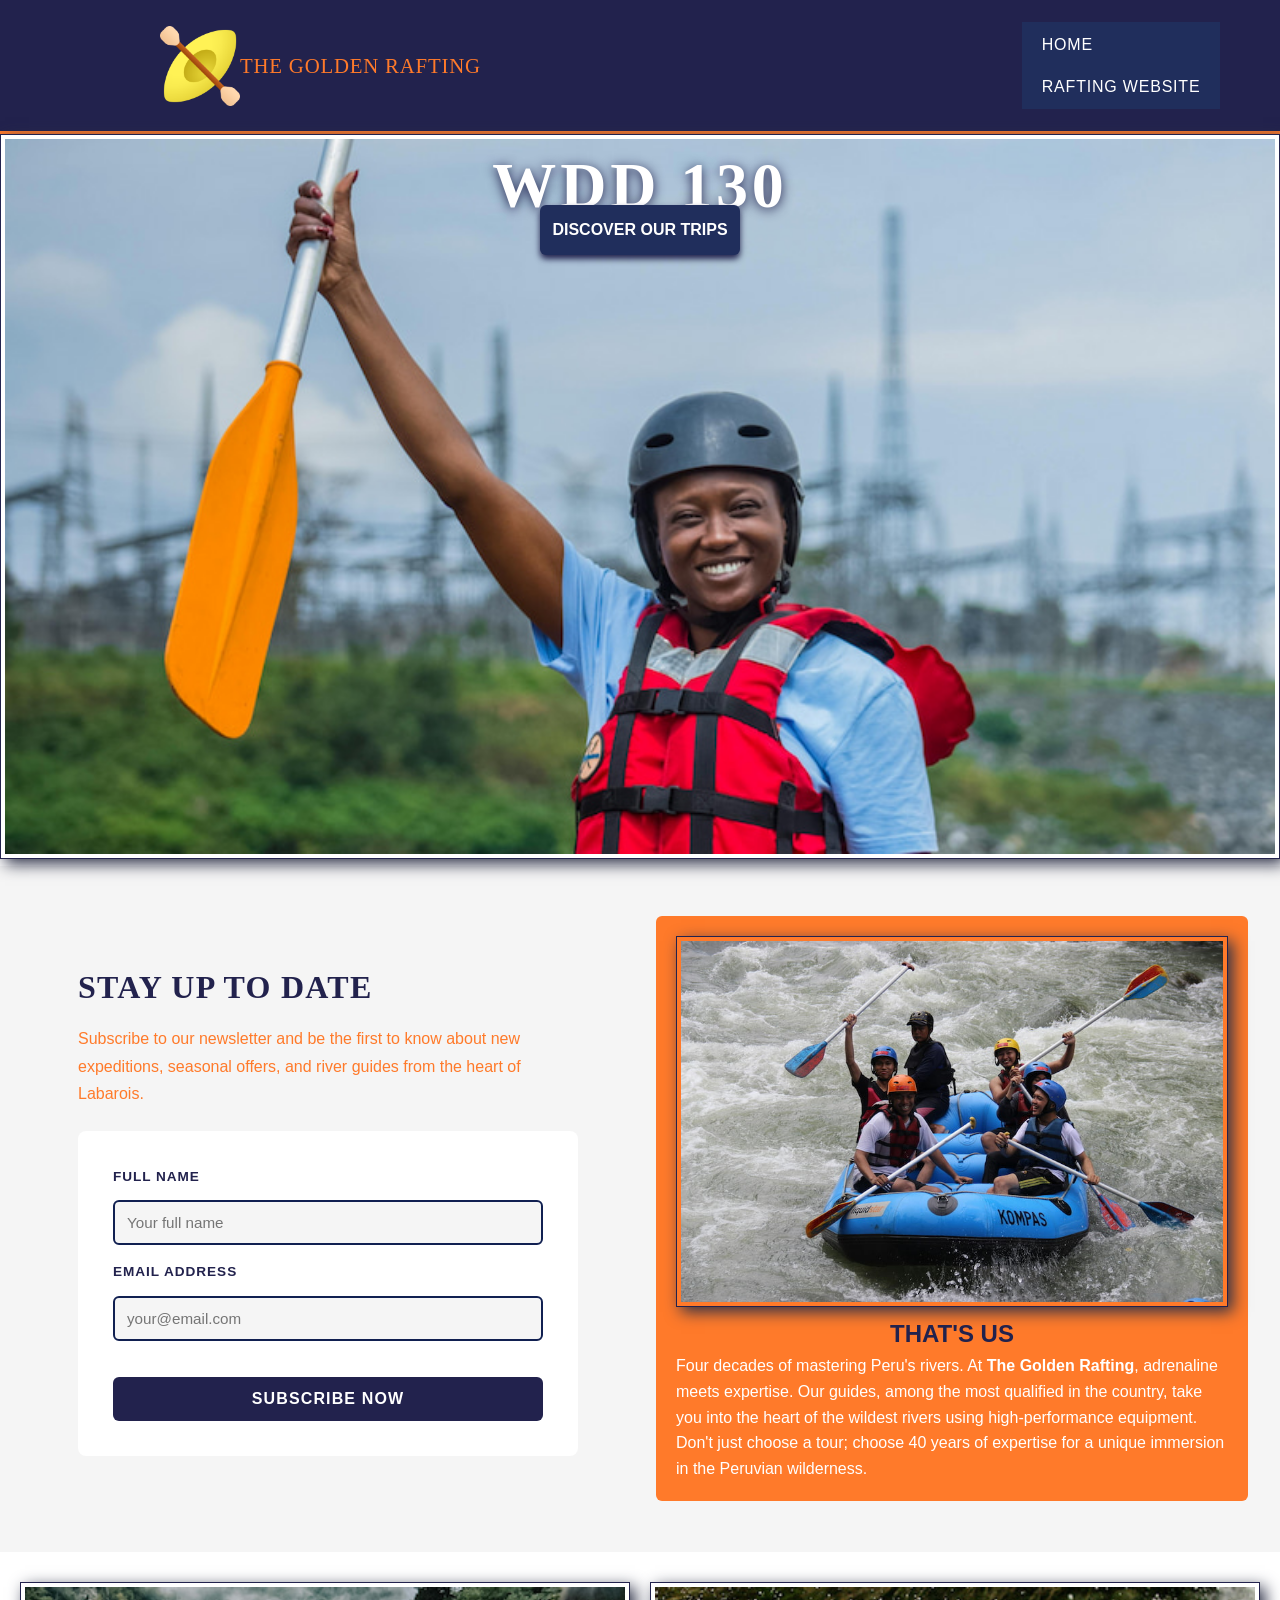
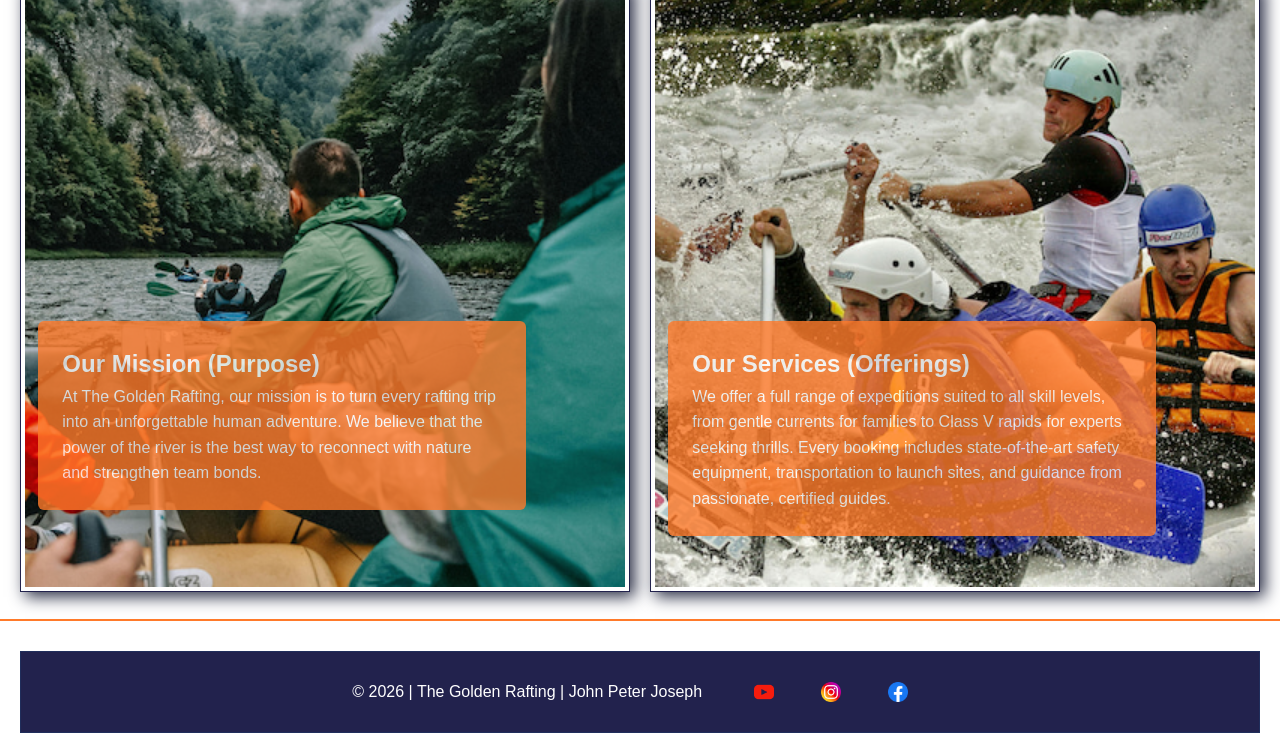
==== commit 0d734296: "Rafting Site – Home and Trips Pages" ====
--- a/wwr/index.html
+++ b/wwr/index.html
@@ -8,21 +8,21 @@
     <meta name="description"
       content="Welcome to “The Golden Rafting World. This project serves as the final assignment for the WDD 130 course: Web Fundamentals.">
     <meta name="author" content="John Peter Joseph">
-    <link rel="stylesheet" href="styles/rafting.css>
+    <link rel="stylesheet" href="styles/rafting.css">
 </head>
 
 <body>
     <header>
-        <div class=" flex-container">
-    <a class="logo-link" href="index.html">
-        <img src="images/canoe.png" alt="rafting logo">
-        The Golden Rafting
-    </a>
-    <nav class="navhead">
-        <a href="#">Home</a>
-        <a href="wwr/">Rafting Website</a>
-    </nav>
-    </div>
+        <div class="flex-container">
+            <a class="logo-link" href="index.html">
+                <img src="images/canoe.png" alt="rafting logo">
+                The Golden Rafting
+            </a>
+            <nav class="navhead">
+                <a href="#">Home</a>
+                <a href="wwr/">Rafting Website</a>
+            </nav>
+        </div>
     </header>
 
 
@@ -137,6 +137,6 @@
             </nav>
         </div>
     </footer>
-    </body>
+</body>
 
 </html>
--- a/wwr/styles/rafting.css
+++ b/wwr/styles/rafting.css
@@ -0,0 +1,897 @@
+:root {
+    --primary-color: rgb(34, 34, 77);
+    --secondary-color: rgb(255, 122, 42);
+    --accent1-color: rgb(17, 32, 81);
+    --accent2-color: rgb(32, 46, 92);
+    --white: rgb(255, 255, 255);
+    --white-soft: rgb(245, 245, 245);
+    --shadow: rgb(45, 49, 71);
+    --heading-font: "Times New Roman", "Georgia", serif;
+    --body-font: "Futura", "Montserrat", sans-serif;
+}
+
+* {
+    margin: 0;
+    padding: 0;
+    box-sizing: border-box;
+}
+
+header {
+    display: flex;
+    align-items: center;
+    justify-content: space-between;
+    margin: 0 auto;
+    padding: 12px 24px;
+    color: var(--white);
+    background-color: var(--primary-color);
+    border-bottom: 3px solid var(--secondary-color);
+}
+
+body {
+    font-family: var(--body-font);
+    color: var(--accent1-color);
+    line-height: 1.6;
+}
+
+p {
+    padding: 0;
+}
+
+nav {
+
+    background-color: var(--accent2-color);
+    padding: 2px;
+
+}
+
+nav a {
+    display: block;
+    color: var(--white);
+    padding: .5rem 1.1rem;
+    text-decoration: none;
+
+}
+
+main {
+    max-width: 100%;
+}
+
+main img {
+    width: 100%;
+    height: auto;
+    padding: 4px;
+    border: 1px solid var(--primary-color);
+    box-shadow: 5px 5px 15px var(--shadow);
+}
+
+/* =============================== aside =============================== */
+aside {
+    width: 100%;
+    margin: auto;
+    /* border: 1px solid var(--accent2-color); */
+    padding: 20px;
+    background-color: var(--secondary-color);
+    color: var(--white);
+    border-radius: 6px;
+
+}
+
+aside img {
+    width: 200px;
+    height: auto;
+
+}
+
+.main-relative {
+    position: relative;
+}
+
+h1 {
+    color: var(--white);
+}
+
+footer {
+    margin-top: 50px;
+    border-top: 2px solid var(--secondary-color);
+    text-align: center;
+    padding: 20px;
+
+}
+
+.flex-container {
+    display: flex;
+    flex-direction: row;
+    align-items: center;
+    justify-content: space-between;
+    width: 100%;
+    max-width: 1200px;
+    padding: 10px 20px;
+    letter-spacing: 0.05em;
+    text-transform: uppercase;
+    transition: border-color 0.2s, color 0.2s;
+    margin: 0 auto;
+}
+
+.logo-link {
+    display: flex;
+    align-items: center;
+    font-family: cursive;
+    text-decoration: none;
+    font-size: 1.3rem;
+    color: var(--secondary-color);
+}
+
+aside h2 {
+    color: var(--primary-color);
+    text-align: center;
+}
+
+article img {
+    width: 100%;
+    height: auto;
+}
+
+/* =============================== 2-COLUMN GRID: newsletter + sidebar =============================== */
+.grid-two-col {
+    display: grid;
+    grid-template-columns: 1fr 1fr;
+    gap: 2rem;
+    align-items: start;
+    padding: 2rem;
+    background-color: var(--white-soft);
+}
+
+/* ========================================== NEWSLETTER ========================================== */
+.newsletter {
+    padding: 4rem 2rem;
+    width: 100%;
+}
+
+.newsletter-inner {
+    margin: 0 auto;
+    display: flex;
+    flex-direction: column;
+    gap: 1.5rem;
+    align-items: stretch;
+    max-width: 500px;
+    width: 100%;
+}
+
+.newsletter-copy h2 {
+    font-family: var(--heading-font);
+    background-color: transparent;
+    font-size: 2rem;
+    font-weight: 700;
+    color: var(--primary-color);
+    text-transform: uppercase;
+    letter-spacing: 0.04em;
+    margin-bottom: 0.75rem;
+}
+
+.newsletter-copy p {
+    color: var(--secondary-color);
+    font-size: 1rem;
+    line-height: 1.7;
+}
+
+.newsletter-form {
+    display: flex;
+    flex-direction: column;
+    gap: 1rem;
+}
+
+.form-group {
+    display: flex;
+    flex-direction: column;
+    gap: 0.3rem;
+
+}
+
+.newsletter-form label {
+    font-size: 0.85rem;
+    letter-spacing: 0.07em;
+    text-transform: uppercase;
+    color: var(--primary-color);
+
+}
+
+.newsletter-form input {
+
+    border: 1px solid var(--primary-color);
+    border-radius: 6px;
+    padding: 0.9rem 1rem;
+    color: var(--primary-color);
+    font-size: 0.95rem;
+}
+
+.btn-submit {
+    background-color: var(--primary-color);
+    color: var(--white);
+    font-family: var(--font-heading);
+    font-size: 1rem;
+    font-weight: 600;
+    letter-spacing: 0.07em;
+    text-transform: uppercase;
+    padding: 0.8rem 1.5rem;
+    border-radius: 6px;
+}
+
+.btn-submit:hover {
+    color: var(--secondary-color);
+
+}
+
+/* ========================================== OFFERINGS | SERVICES ========================================== */
+.offerings-main {
+    display: grid;
+    grid-template-columns: repeat(auto-fit, minmax(300px, 1fr));
+    position: relative;
+    gap: 20px;
+    margin-top: 10px;
+    padding: 20px;
+
+}
+
+.offerings-main h1 {
+    background-color: transparent;
+
+}
+
+/* offerings */
+.offerings {
+    position: relative;
+}
+
+.offerings-1 {
+    position: absolute;
+    top: 20%;
+    width: 80%;
+    left: 3%;
+    top: 55%;
+    padding: 1.5rem;
+    background-color: var(--secondary-color);
+    border-radius: 6px;
+    opacity: 80%;
+    color: var(--white);
+}
+
+/* services */
+.services {
+    position: relative;
+}
+
+.services-1 {
+    position: absolute;
+    top: 20%;
+    width: 80%;
+    left: 3%;
+    top: 55%;
+    padding: 1.5rem;
+    background-color: var(--secondary-color);
+    border-radius: 6px;
+    opacity: 80%;
+    color: var(--white);
+}
+
+/* ========================================== HERO | index ========================================== */
+.hero-title h1 {
+    position: absolute;
+    top: 1%;
+    color: var(--white);
+    font-family: var(--heading-font);
+    font-size: 5vw;
+    background-color: transparent;
+    font-weight: 700;
+    text-transform: uppercase;
+    letter-spacing: 0.06em;
+    line-height: 1.2;
+    text-shadow: 0 2px 12px var(--primary-color);
+    left: 2rem;
+    right: 2rem;
+}
+
+.bttn-book {
+    position: absolute;
+    left: 50%;
+    transform: translateX(-50%);
+    top: 5%;
+    /* Structure (Important for a link <a>) */
+    display: inline-flex;
+    /* Allows you to use flex to center the text */
+    align-items: center;
+    justify-content: center;
+    text-decoration: none;
+
+    /* Dimensions and Style */
+    width: 200px;
+    padding: 12px 0;
+    /* Adds height to the button */
+    background-color: var(--accent2-color);
+    color: var(--white);
+    border-radius: 6px;
+    font-size: 1rem;
+    font-weight: 600;
+
+    /* Aesthetics */
+    box-shadow: 0 4px 6px var(--primary-color);
+    /* Adding an offset to the shadow */
+    transition: background 0.3s, transform 0.2s;
+    /* Smooth animation */
+
+}
+
+.bttn-book:hover {
+    color: var(--secondary-color);
+}
+
+header img {
+    margin-left: 100px;
+    width: 80px;
+    height: auto;
+}
+
+h1 {
+    font-family: var(--heading-font);
+    color: var(--secondary-color);
+    background-color: var(--accent2-color);
+    text-align: center;
+}
+
+nav a:hover {
+    color: var(--secondary-color);
+}
+
+/* section footer */
+.credit {
+    display: flex;
+    flex-direction: row;
+    justify-content: center;
+    width: 100%;
+    height: auto;
+    gap: 2rem;
+    padding: 20px 0;
+    align-items: center;
+    border: 1px solid var(--accent2-color);
+    margin-top: 10px;
+    color: var(--white);
+    background-color: var(--primary-color);
+}
+
+.credit p {
+    justify-items: center;
+    justify-content: flex-end;
+    color: var(--white);
+}
+
+.socialmedia {
+    display: flex;
+    background-color: transparent;
+    gap: 12px;
+}
+
+.socialmedia a {
+    border: none;
+}
+
+.socialmedia a:last-child {
+    border: none;
+
+}
+
+.socialmedia img {
+    display: block;
+    width: 20px;
+    height: auto;
+
+}
+
+/* ========================================================================= */
+/* --- Map container (grid) --- */
+.trip-container {
+    display: grid;
+    grid-template-columns: 1fr 1fr 1fr;
+    gap: 1.5rem;
+    padding: 2rem;
+    position: absolute;
+    line-height: 1.2;
+    width: 80%;
+    top: 60%;
+    left: 50%;
+    transform: translateX(-50%);
+    opacity: 0.8;
+
+}
+
+.trip-container div {
+    background-color: var(--secondary-color);
+    border-radius: 6px;
+    padding: 1rem;
+    color: var(--white);
+}
+
+.trip-container figure {
+    display: flex;
+    flex-direction: column;
+    gap: 0.5rem;
+}
+
+.trip-container img {
+    width: 100%;
+    height: 180px;
+    object-fit: cover;
+    border-radius: 4px;
+}
+
+.trip-container .paragraph {
+    color: var(--white);
+    font-size: 1rem;
+    color: var(--primary-color);
+}
+
+/* ========================================================== */
+/* ASIDE trip page */
+.aside {
+    display: grid;
+    grid-template-columns: 1fr 1fr;
+    gap: 2rem;
+    align-items: start;
+    padding: 2rem;
+    background-color: var(--white-soft);
+}
+
+.aside h1 {
+    border-radius: 6px;
+
+}
+
+.aside-text {
+    line-height: 2;
+}
+
+.btn-book {
+    position: absolute;
+    left: 50%;
+    transform: translateX(-50%);
+    /* Structure (Important for a link <a>) */
+    display: inline-flex;
+    /* Allows you to use flex to center the text */
+    align-items: center;
+    justify-content: center;
+    text-decoration: none;
+
+    /* Dimensions and Style */
+    width: 150px;
+    padding: 12px 0;
+    /* Adds height to the button */
+    background-color: var(--accent2-color);
+    color: var(--white);
+    border-radius: 6px;
+    font-size: 1rem;
+    font-weight: 600;
+
+    /* Aesthetics */
+    box-shadow: 0 4px 6px var(--primary-color);
+    /* Adding an offset to the shadow */
+    transition: background 0.3s, transform 0.2s;
+    /* Smooth animation */
+}
+
+.btn-book:hover {
+    color: var(--secondary-color);
+
+}
+
+.main-page > h1 {
+    position: absolute;
+    top: 20px;
+    width: 100%;
+    padding: 16px;
+    background-color: transparent;
+    text-align: center;
+    color: var(--primary-color);
+    font-size: 3.5rem;
+}
+
+.main-page article {
+    position: absolute;
+    display: flex;
+    justify-content: center;
+    align-items: center;
+    gap: 2%;
+    bottom: 10%;
+    left: 5%;
+    right: 5%;
+    background-color: var(--secondary-color);
+    padding: 1.5rem;
+    color: var(--white);
+    border-radius: 6px;
+    gap: 1rem;
+}
+
+.main-page article h2 {
+    background-color: transparent;
+    color: var(--primary-color);
+}
+
+.image-main {
+    display: grid;
+    grid-template-columns: repeat(3, 1fr);
+    justify-content: center;
+    gap: 30px;
+    margin-top: 40px;
+    padding: 20px;
+    flex-wrap: wrap;
+}
+
+.image-main figure {
+    margin: 0;
+    /* Removes the browsers' default margins */
+    text-align: center;
+    /* Center the caption (figcaption) below the image */
+}
+
+.image-main img {
+    border-radius: 8px;
+    /* Optional: Rounds the corners slightly for styling */
+    display: block;
+    /* Prevents empty space below the image */
+    margin-bottom: 10px;
+    /* Space between the image and its caption */
+}
+
+.main-page .btn-book {
+    position: absolute;
+    left: 50%;
+    bottom: 7%;
+    transform: translateX(-50%);
+
+    /* Structure (Important for a link <a>) */
+    display: inline-flex;
+    /* Allows you to use flex to center the text */
+    align-items: center;
+    justify-content: center;
+    text-decoration: none;
+
+    /* Dimensions and Style */
+    width: 150px;
+    padding: 12px 0;
+    /* Adds height to the button */
+    background-color: var(--accent2-color);
+    color: var(--white);
+    border-radius: 6px;
+    font-size: 1rem;
+    font-weight: 600;
+
+    /* Aesthetics */
+    box-shadow: 0 4px 6px var(--primary-color);
+    /* Adding an offset to the shadow */
+    transition: background 0.3s, transform 0.2s;
+    /* Smooth animation */
+}
+
+/* Hover effect (Visual feedback) */
+.main-page .btn-book:hover {
+    color: var(--secondary-color);
+    /* background-color: var(--secondary-color);
+    transform: translateX(-50%) scale(1.05); */
+    /* Enlarges slightly on hover */
+}
+
+.white-water {
+    text-align: center;
+    background-color: var(--primary-color);
+    width: 100%;
+    margin-top: 20px;
+    color: var(--secondary-color);
+    font-family: var(--heading-font);
+    font-size: 40px;
+}
+
+.main-river {
+    display: flex;
+    justify-content: center;
+    flex-direction: column;
+    align-items: center;
+    color: var(--accent2-color);
+    font-weight: normal;
+    margin-top: 70px;
+    font-family: var(--body-font);
+    font-size: 1.25rem;
+}
+
+/* 
+for the form */
+.grid-container {
+    display: grid;
+    grid-template-columns: 1fr 1fr;
+    gap: 30px;
+    padding: 40px 20px;
+    max-width: 1200px;
+    margin: 0 auto;
+    align-items: start;
+}
+
+/* --- Form (Alignment Corrections) --- */
+.yourname,
+.username,
+.select {
+    display: grid;
+    grid-template-columns: 120px 1fr;
+    /* Fixed width to align the labels */
+    gap: 15px;
+    align-items: center;
+    margin-bottom: 20px;
+}
+
+iframe {
+    width: 100%;
+    height: 100%;
+    min-height: 500px;
+    border-radius: 8px;
+    box-shadow: 0 4px 15px var(--shadow);
+    border: none;
+}
+
+form {
+    background: var(--white);
+    padding: 35px;
+    border-radius: 8px;
+}
+
+fieldset {
+    border: none;
+    padding: 0;
+    margin-bottom: 25px;
+}
+
+label {
+    display: flex;
+    font-weight: 600;
+    color: var(--accent2-color);
+    margin-bottom: 8px;
+    font-family: var(--body-font);
+}
+
+input[type="text"],
+input[type="email"],
+textarea {
+    width: 100%;
+    padding: 12px;
+    border: 2px solid var(--accent1-color);
+    border-radius: 6px;
+    background-color: var(--white-soft);
+    /* Variable defined above */
+}
+
+.select,
+.comment {
+    margin-bottom: 20px;
+}
+
+.yourname label {
+    margin-bottom: 0;
+}
+
+.select {
+    display: grid;
+    grid-template-columns: 100px 1fr;
+    gap: 15px;
+}
+
+.select label {
+    align-items: center;
+    margin-bottom: 0;
+
+}
+
+.radio-group {
+    grid-column: 2;
+    margin-top: 10px;
+    padding-left: 0;
+}
+
+.radio-group div {
+    display: flex;
+    align-items: center;
+    gap: 10px;
+    margin-bottom: 12px;
+}
+
+.radio-group input[type="radio"] {
+    width: 18px;
+    height: 18px;
+    cursor: pointer;
+    accent-color: var(--accent2-color);
+}
+
+.radio-group label {
+    margin: 0;
+    font-weight: 400;
+    cursor: pointer;
+    display: inline;
+}
+
+.box {
+    display: flex;
+    flex-direction: row-reverse;
+    justify-content: flex-end;
+    gap: 12px;
+    margin: 20px 0;
+}
+
+.box input[type="checkbox"] {
+    width: 18px;
+    height: 18px;
+    cursor: pointer;
+    accent-color: var(--accent2-color);
+    flex-shrink: 0;
+}
+
+.box label {
+    margin: 0;
+    font-weight: 400;
+}
+
+button {
+    width: 100%;
+    padding: 14px 20px;
+    background: var(--accent2-color);
+    color: var(--white);
+    border: none;
+    border-radius: 6px;
+    font-size: 1rem;
+    font-weight: 600;
+    margin-top: 20px;
+}
+
+button:hover {
+    color: var(--secondary-color);
+}
+
+/*  */
+
+.promotion2 {
+    display: flex;
+    flex-direction: column;
+    height: 200%;
+    width: 100%;
+    border: 1px solid var(--accent2-color);
+    gap: 6px;
+    align-items: center;
+}
+
+.promotion2 h2 {
+    color: var(--primary-color);
+    font-size: 1.7rem;
+    background-color: transparent;
+}
+
+.promotion2-content {
+    display: grid;
+    grid-template-columns: repeat(3, 1fr);
+    text-align: center;
+    align-items: center;
+    justify-content: center;
+    gap: 30px;
+}
+
+.promotion2-content img {
+    border-radius: 6px;
+}
+
+/*  Section History */
+.history {
+    border: 1px solid var(--accent1-color);
+    padding: 16px;
+}
+
+.history h2 {
+    grid-column: 1 / -1;
+    text-align: center;
+    margin-bottom: 12px;
+}
+
+.history-content {
+    display: grid;
+    grid-template-columns: 1fr auto 1fr;
+    gap: 16px;
+    align-items: center;
+}
+
+.history-content img {
+    width: 200px;
+    height: auto;
+    border-radius: 6px;
+}
+
+/* Section Adventure Awaits You */
+.promotion {
+    border: 1px solid var(--primary-color);
+    padding: 16px;
+}
+
+.promotion h2 {
+    text-align: center;
+    margin-bottom: 12px;
+}
+
+.promotion-content {
+    display: grid;
+    grid-template-columns: repeat(5, 1fr);
+    gap: 1px;
+    text-align: center;
+    align-items: center;
+}
+
+.promotion-content img {
+    border-radius: 6px;
+}
+
+/* Navigation */
+
+header,
+main,
+footer {
+    margin: 0 auto;
+}
+
+.logo-link:hover {
+    color: var(--white);
+}
+
+/* hero block */
+.hero img {
+    display: block;
+    width: 100%;
+    height: auto;
+}
+
+.hero {
+    position: relative;
+}
+
+.hero h1 {
+    /* About Us | The Golden Rafting */
+    position: absolute;
+    top: 20px;
+    width: 100%;
+    text-align: center;
+    opacity: 0.8;
+    color: var(--secondary-color);
+    background-color: var(--primary-color);
+    font-family: var(--heading-font);
+    font-size: 40px;
+}
+
+.hero article {
+    position: absolute;
+    bottom: 10%;
+    /* Adjusted because 60% often hides the top */
+    left: 5%;
+    right: 5%;
+    background-color: rgba(255, 122, 42, 0.85);
+    /* Using RGBA for transparency */
+    padding: 1.5rem;
+    color: var(--white);
+    border-radius: 6px;
+    display: flex;
+    align-items: center;
+    gap: 2rem;
+    z-index: 5;
+}
+
+/* Removing the float that conflicts with flex */
+.hero article img {
+    width: 200px;
+    height: 150px;
+    object-fit: cover;
+    border-radius: 6px;
+    flex-shrink: 0;
+    order: 2;
+    /* Aligns the image to the right */
+}
+
+.hero article p {
+    order: 1;
+    /* keeps the text aligned to the left */
+}
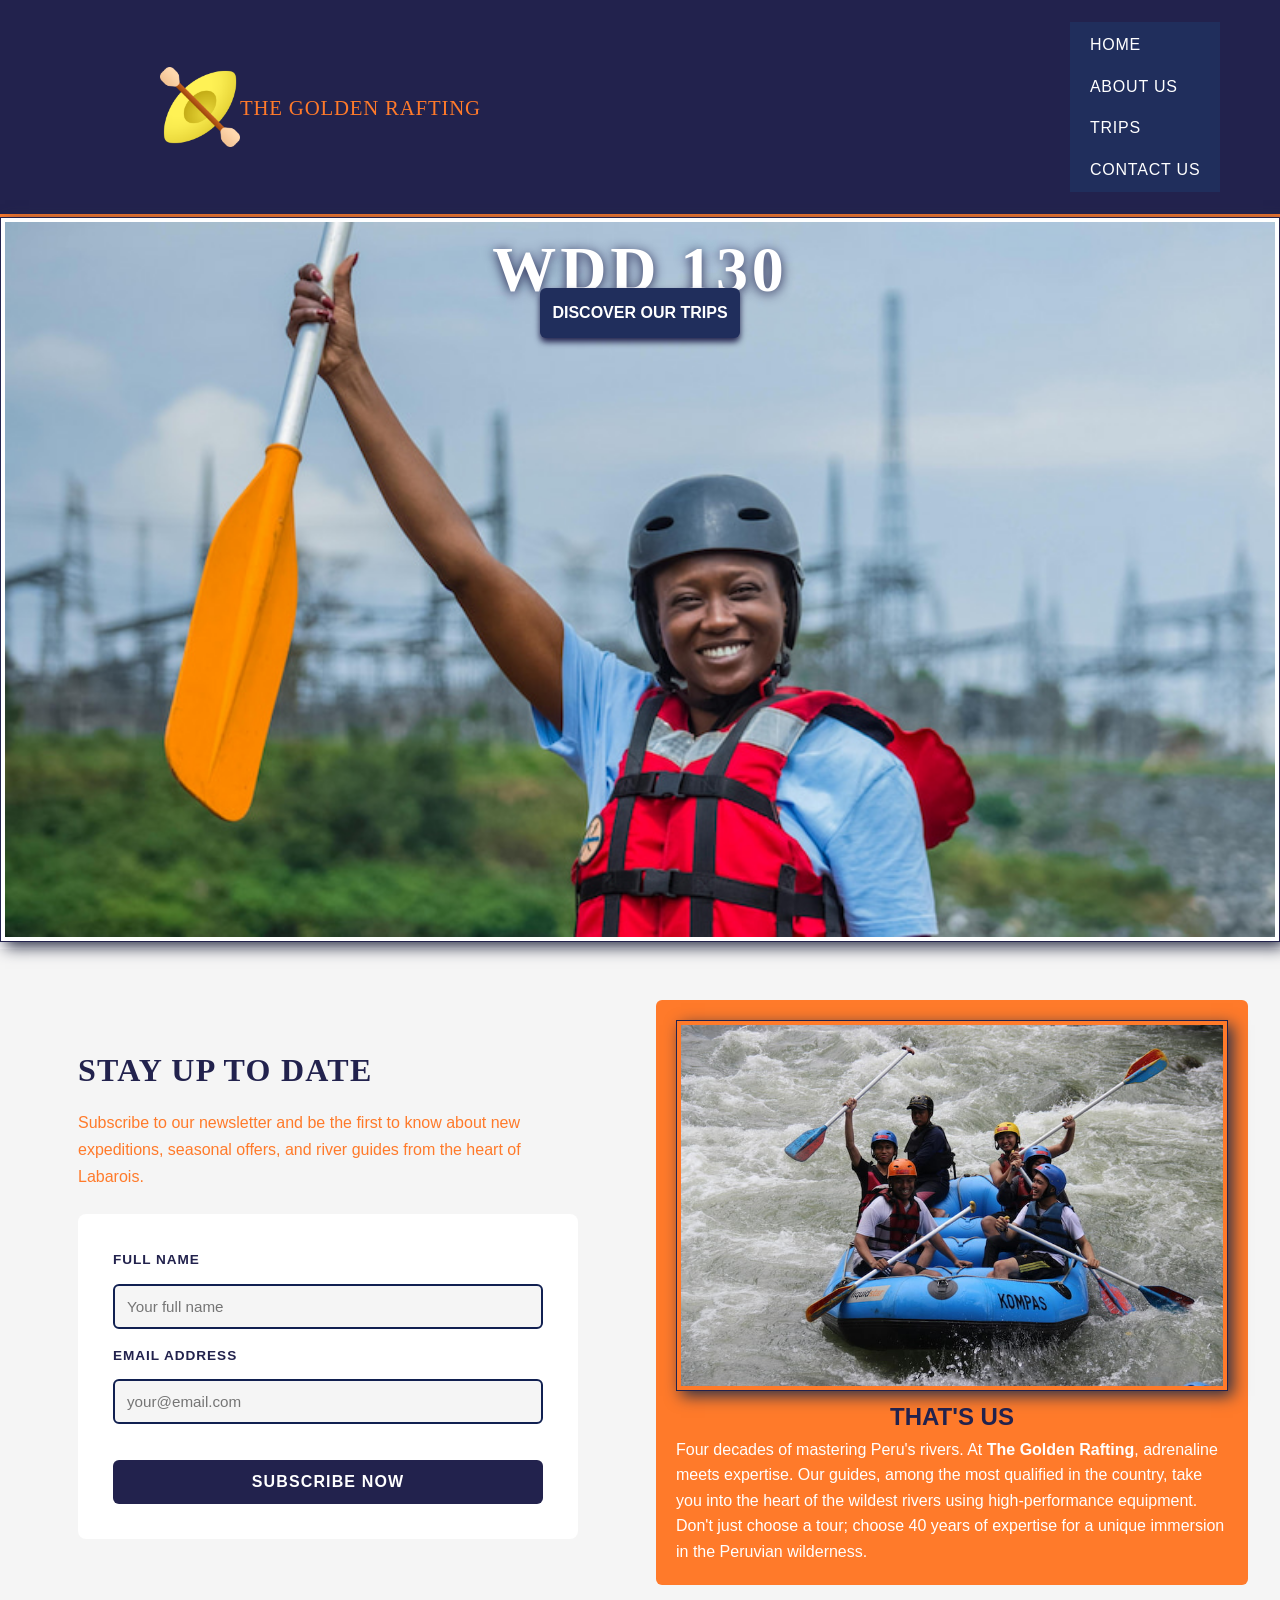
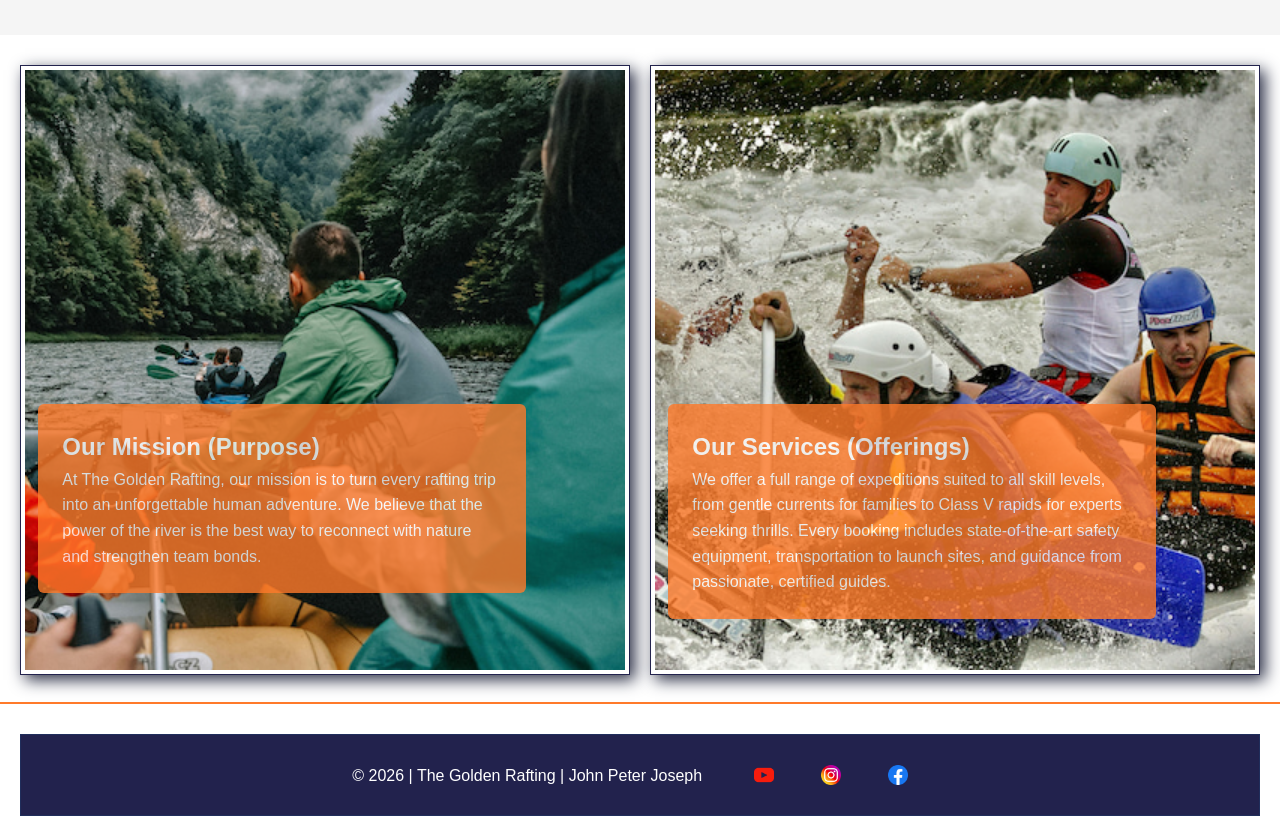
==== commit ac152786: "Rafting Site – Home and Trips Pages" ====
--- a/wwr/index.html
+++ b/wwr/index.html
@@ -4,7 +4,7 @@
 <head>
     <meta charset="UTF-8">
     <meta name="viewport" content="width=device-width, initial-scale=1.0">
-    <title>WDD 130 and John Peter Joseph</title>
+    <title>Contact Us and The Golden Rafting</title>
     <meta name="description"
       content="Welcome to “The Golden Rafting World. This project serves as the final assignment for the WDD 130 course: Web Fundamentals.">
     <meta name="author" content="John Peter Joseph">
@@ -19,8 +19,10 @@
                 The Golden Rafting
             </a>
             <nav class="navhead">
-                <a href="#">Home</a>
-                <a href="wwr/">Rafting Website</a>
+                <a href="index.html">Home</a>
+                <a href="about.html">About Us</a>
+                <a href="trips.html">Trips</a>
+                <a href="contact.html">Contact Us</a>
             </nav>
         </div>
     </header>
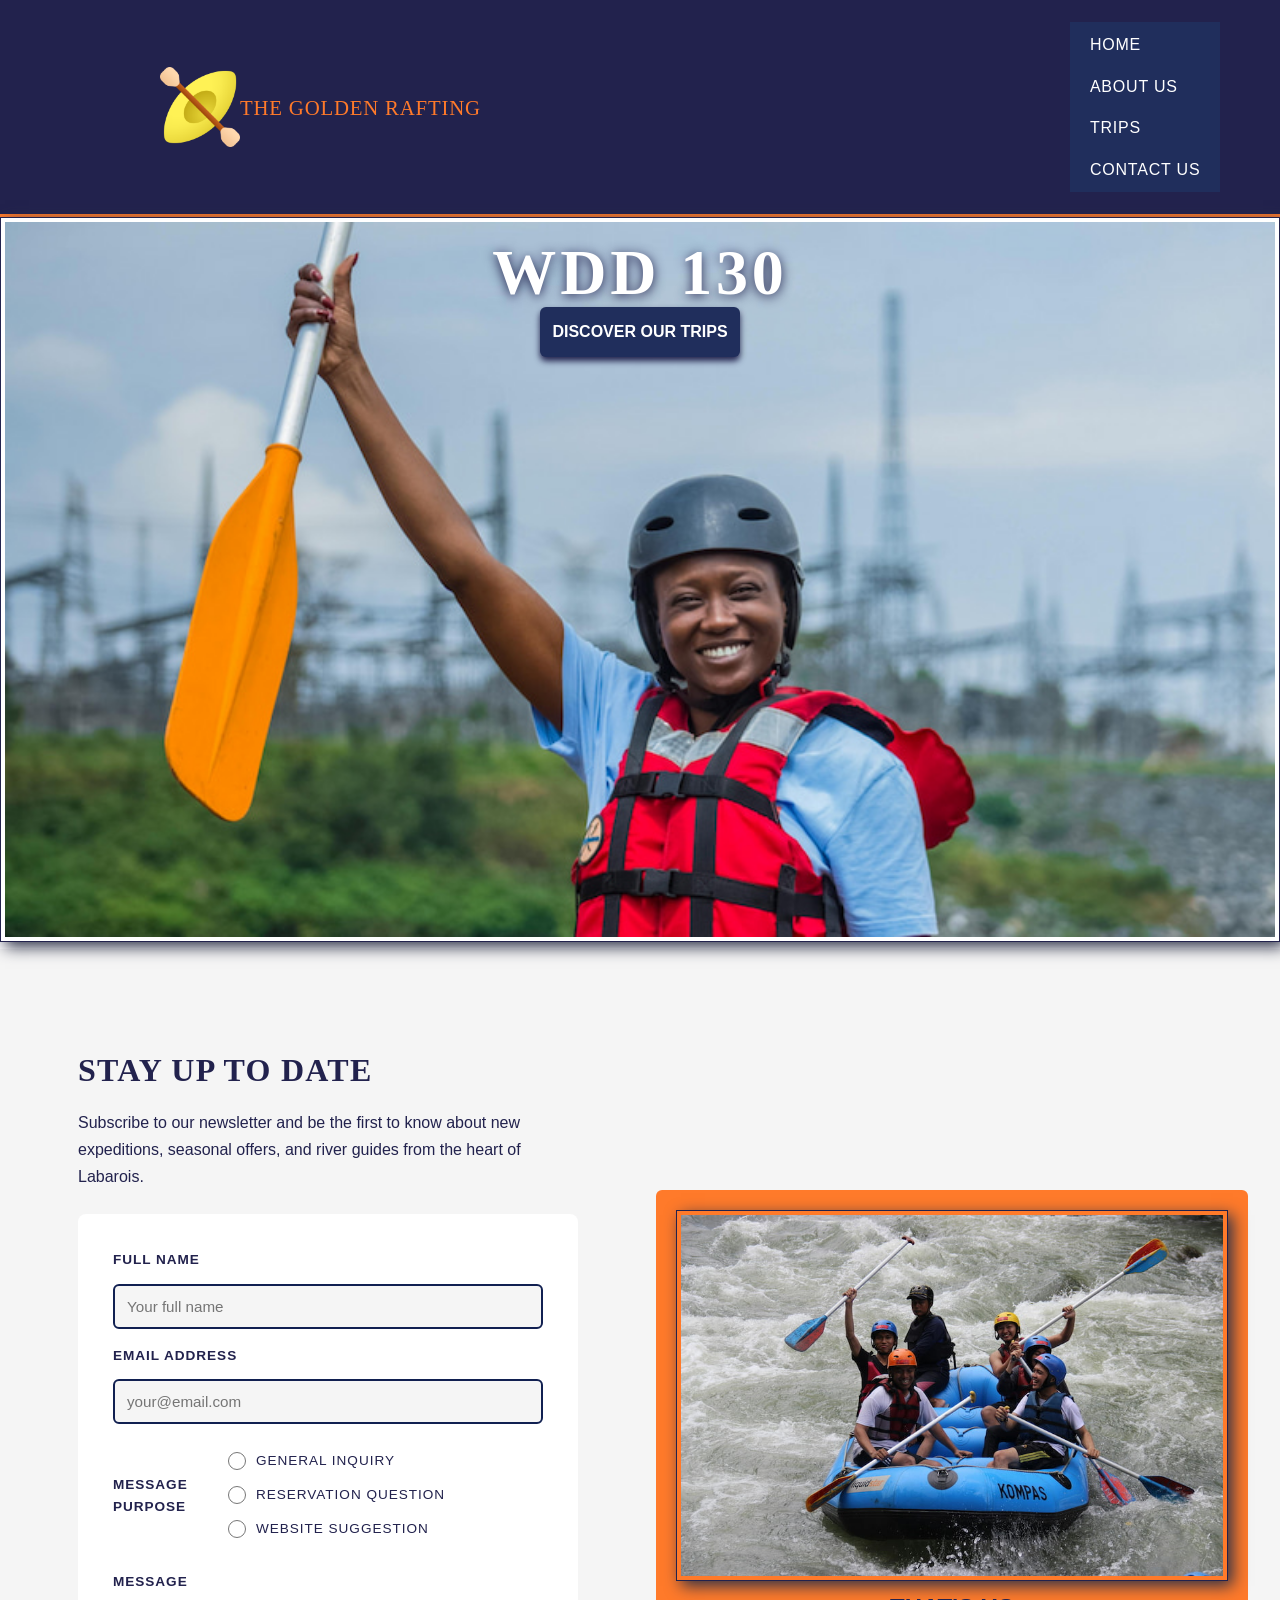
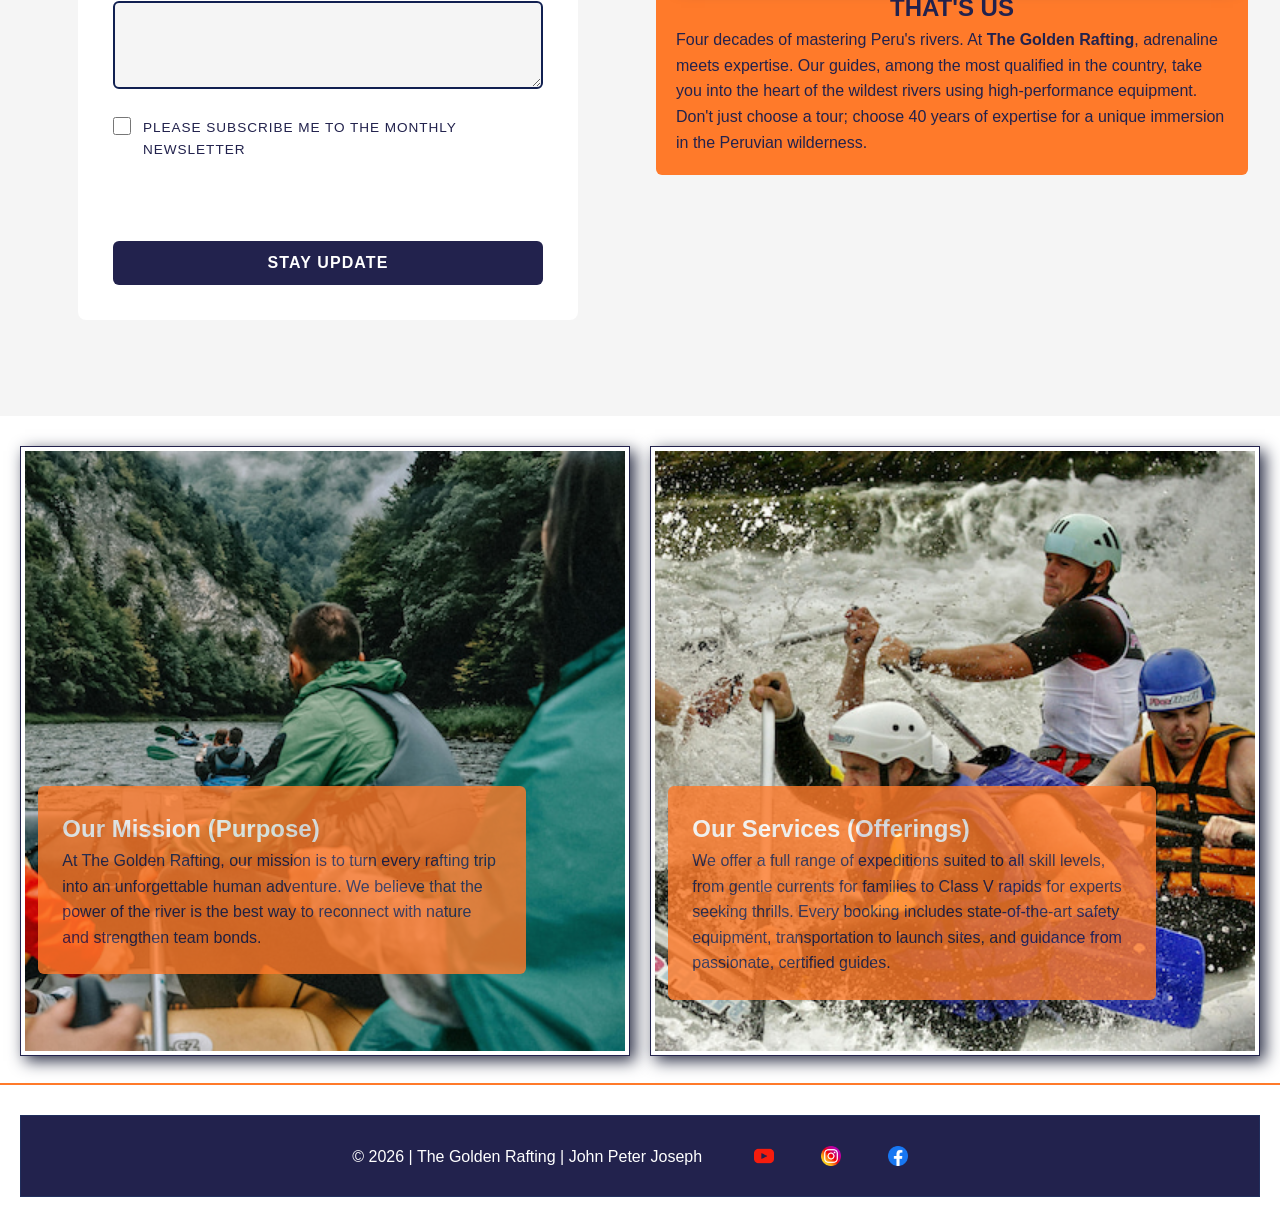
==== commit 49442f8d: "Rafting Site – Home and Trips Pages" ====
--- a/wwr/index.html
+++ b/wwr/index.html
@@ -61,7 +61,42 @@
                                 <input type="email" id="email" name="email"
                                   placeholder="your@email.com" required>
                             </div>
-                            <button type="submit" class="btn-submit">Subscribe Now</button>
+
+                            <fieldset>
+                                <div class="select">
+                                    <label>Message purpose</label>
+                                    <div class="radio-group">
+                                        <div>
+                                            <input type="radio" name="purpose" id="general"
+                                              value="general">
+                                            <label for="general">General inquiry</label>
+                                        </div>
+                                        <div>
+                                            <input type="radio" name="purpose" id="reservation"
+                                              value="reservation">
+                                            <label for="reservation">Reservation Question</label>
+                                        </div>
+
+                                        <div>
+                                            <input type="radio" name="purpose" id="website"
+                                              value="website">
+                                            <label for="website">Website Suggestion</label>
+                                        </div>
+                                    </div>
+                                </div>
+
+                                <div class="comment">
+                                    <label for="message">Message</label>
+                                    <textarea name="message" id="message" rows="4"></textarea>
+                                </div>
+
+                                <div class="box">
+                                    <label for="check">Please subscribe me to the monthly
+                                        newsletter</label>
+                                    <input type="checkbox" name="check" id="check">
+                                </div>
+                            </fieldset>
+                            <button type="submit" class="btn-submit">Stay Update</button>
                         </form>
                     </div>
                 </section>
--- a/wwr/styles/rafting.css
+++ b/wwr/styles/rafting.css
@@ -35,10 +35,11 @@
 
 p {
     padding: 0;
+    color: var(--primary-color);
+
 }
 
 nav {
-
     background-color: var(--accent2-color);
     padding: 2px;
 
@@ -84,10 +85,6 @@
 
 .main-relative {
     position: relative;
-}
-
-h1 {
-    color: var(--white);
 }
 
 footer {
@@ -169,7 +166,7 @@
 }
 
 .newsletter-copy p {
-    color: var(--secondary-color);
+    color: var(--primary-color);
     font-size: 1rem;
     line-height: 1.7;
 }
@@ -244,14 +241,13 @@
 
 .offerings-1 {
     position: absolute;
-    top: 20%;
     width: 80%;
     left: 3%;
     top: 55%;
     padding: 1.5rem;
     background-color: var(--secondary-color);
     border-radius: 6px;
-    opacity: 80%;
+    opacity: 0.8;
     color: var(--white);
 }
 
@@ -262,14 +258,13 @@
 
 .services-1 {
     position: absolute;
-    top: 20%;
     width: 80%;
     left: 3%;
     top: 55%;
     padding: 1.5rem;
     background-color: var(--secondary-color);
     border-radius: 6px;
-    opacity: 80%;
+    opacity: 0.8;
     color: var(--white);
 }
 
@@ -423,9 +418,9 @@
 }
 
 .trip-container .paragraph {
-    color: var(--white);
+    /* color: var(--white); */
     font-size: 1rem;
-    color: var(--primary-color);
+    color: var(--white-soft);
 }
 
 /* ========================================================== */
@@ -436,7 +431,6 @@
     gap: 2rem;
     align-items: start;
     padding: 2rem;
-    background-color: var(--white-soft);
 }
 
 .aside h1 {
@@ -497,7 +491,6 @@
     display: flex;
     justify-content: center;
     align-items: center;
-    gap: 2%;
     bottom: 10%;
     left: 5%;
     right: 5%;
@@ -869,7 +862,7 @@
     /* Adjusted because 60% often hides the top */
     left: 5%;
     right: 5%;
-    background-color: rgba(255, 122, 42, 0.85);
+    background-color: var(--primary-color);
     /* Using RGBA for transparency */
     padding: 1.5rem;
     color: var(--white);
@@ -893,5 +886,898 @@
 
 .hero article p {
     order: 1;
+    color: var(--white);
+    /* keeps the text aligned to the left */
+}
+
+:root {
+    --primary-color: rgb(34, 34, 77);
+    --secondary-color: rgb(255, 122, 42);
+    --accent1-color: rgb(17, 32, 81);
+    --accent2-color: rgb(32, 46, 92);
+    --white: rgb(255, 255, 255);
+    --white-soft: rgb(245, 245, 245);
+    --shadow: rgb(45, 49, 71);
+    --heading-font: "Times New Roman", "Georgia", serif;
+    --body-font: "Futura", "Montserrat", sans-serif;
+}
+
+* {
+    margin: 0;
+    padding: 0;
+    box-sizing: border-box;
+}
+
+header {
+    display: flex;
+    align-items: center;
+    justify-content: space-between;
+    margin: 0 auto;
+    padding: 12px 24px;
+    color: var(--white);
+    background-color: var(--primary-color);
+    border-bottom: 3px solid var(--secondary-color);
+}
+
+body {
+    font-family: var(--body-font);
+    color: var(--accent1-color);
+    line-height: 1.6;
+}
+
+p {
+    padding: 0;
+    color: var(--primary-color);
+
+}
+
+nav {
+    background-color: var(--accent2-color);
+    padding: 2px;
+
+}
+
+nav a {
+    display: block;
+    color: var(--white);
+    padding: .5rem 1.1rem;
+    text-decoration: none;
+
+}
+
+main {
+    max-width: 100%;
+}
+
+main img {
+    width: 100%;
+    height: auto;
+    padding: 4px;
+    border: 1px solid var(--primary-color);
+    box-shadow: 5px 5px 15px var(--shadow);
+}
+
+/* =============================== aside =============================== */
+aside {
+    width: 100%;
+    margin: auto;
+    /* border: 1px solid var(--accent2-color); */
+    padding: 20px;
+    background-color: var(--secondary-color);
+    color: var(--white);
+    border-radius: 6px;
+
+}
+
+aside img {
+    width: 200px;
+    height: auto;
+
+}
+
+.main-relative {
+    position: relative;
+}
+
+footer {
+    margin-top: 50px;
+    border-top: 2px solid var(--secondary-color);
+    text-align: center;
+    padding: 20px;
+
+}
+
+.flex-container {
+    display: flex;
+    flex-direction: row;
+    align-items: center;
+    justify-content: space-between;
+    width: 100%;
+    max-width: 1200px;
+    padding: 10px 20px;
+    letter-spacing: 0.05em;
+    text-transform: uppercase;
+    transition: border-color 0.2s, color 0.2s;
+    margin: 0 auto;
+}
+
+.logo-link {
+    display: flex;
+    align-items: center;
+    font-family: cursive;
+    text-decoration: none;
+    font-size: 1.3rem;
+    color: var(--secondary-color);
+}
+
+aside h2 {
+    color: var(--primary-color);
+    text-align: center;
+}
+
+article img {
+    width: 100%;
+    height: auto;
+}
+
+/* =============================== 2-COLUMN GRID: newsletter + sidebar =============================== */
+.grid-two-col {
+    display: grid;
+    grid-template-columns: 1fr 1fr;
+    gap: 2rem;
+    align-items: start;
+    padding: 2rem;
+    background-color: var(--white-soft);
+}
+
+/* ========================================== NEWSLETTER ========================================== */
+.newsletter {
+    padding: 4rem 2rem;
+    width: 100%;
+}
+
+.newsletter-inner {
+    margin: 0 auto;
+    display: flex;
+    flex-direction: column;
+    gap: 1.5rem;
+    align-items: stretch;
+    max-width: 500px;
+    width: 100%;
+}
+
+.newsletter-copy h2 {
+    font-family: var(--heading-font);
+    background-color: transparent;
+    font-size: 2rem;
+    font-weight: 700;
+    color: var(--primary-color);
+    text-transform: uppercase;
+    letter-spacing: 0.04em;
+    margin-bottom: 0.75rem;
+}
+
+.newsletter-copy p {
+    color: var(--primary-color);
+    font-size: 1rem;
+    line-height: 1.7;
+}
+
+.newsletter-form {
+    display: flex;
+    flex-direction: column;
+    gap: 1rem;
+}
+
+.form-group {
+    display: flex;
+    flex-direction: column;
+    gap: 0.3rem;
+
+}
+
+.newsletter-form label {
+    font-size: 0.85rem;
+    letter-spacing: 0.07em;
+    text-transform: uppercase;
+    color: var(--primary-color);
+
+}
+
+.newsletter-form input {
+
+    border: 1px solid var(--primary-color);
+    border-radius: 6px;
+    padding: 0.9rem 1rem;
+    color: var(--primary-color);
+    font-size: 0.95rem;
+}
+
+.btn-submit {
+    background-color: var(--primary-color);
+    color: var(--white);
+    font-family: var(--font-heading);
+    font-size: 1rem;
+    font-weight: 600;
+    letter-spacing: 0.07em;
+    text-transform: uppercase;
+    padding: 0.8rem 1.5rem;
+    border-radius: 6px;
+}
+
+.btn-submit:hover {
+    color: var(--secondary-color);
+
+}
+
+/* ========================================== OFFERINGS | SERVICES ========================================== */
+.offerings-main {
+    display: grid;
+    grid-template-columns: repeat(auto-fit, minmax(300px, 1fr));
+    position: relative;
+    gap: 20px;
+    margin-top: 10px;
+    padding: 20px;
+
+}
+
+.offerings-main h1 {
+    background-color: transparent;
+
+}
+
+/* offerings */
+.offerings {
+    position: relative;
+}
+
+.offerings-1 {
+    position: absolute;
+    width: 80%;
+    left: 3%;
+    top: 55%;
+    padding: 1.5rem;
+    background-color: var(--secondary-color);
+    border-radius: 6px;
+    opacity: 0.8;
+    color: var(--white);
+}
+
+/* services */
+.services {
+    position: relative;
+}
+
+.services-1 {
+    position: absolute;
+    width: 80%;
+    left: 3%;
+    top: 55%;
+    padding: 1.5rem;
+    background-color: var(--secondary-color);
+    border-radius: 6px;
+    opacity: 0.8;
+    color: var(--white);
+}
+
+/* ========================================== HERO | index ========================================== */
+.hero-title h1 {
+    position: absolute;
+    top: 1%;
+    color: var(--white);
+    font-family: var(--heading-font);
+    font-size: 5vw;
+    background-color: transparent;
+    font-weight: 700;
+    text-transform: uppercase;
+    letter-spacing: 0.06em;
+    line-height: 1.2;
+    text-shadow: 0 2px 12px var(--primary-color);
+    left: 2rem;
+    right: 2rem;
+}
+
+.bttn-book {
+    position: absolute;
+    left: 50%;
+    transform: translateX(-50%);
+    top: 5%;
+    /* Structure (Important for a link <a>) */
+    display: inline-flex;
+    /* Allows you to use flex to center the text */
+    align-items: center;
+    justify-content: center;
+    text-decoration: none;
+
+    /* Dimensions and Style */
+    width: 200px;
+    padding: 12px 0;
+    /* Adds height to the button */
+    background-color: var(--accent2-color);
+    color: var(--white);
+    border-radius: 6px;
+    font-size: 1rem;
+    font-weight: 600;
+
+    /* Aesthetics */
+    box-shadow: 0 4px 6px var(--primary-color);
+    /* Adding an offset to the shadow */
+    transition: background 0.3s, transform 0.2s;
+    /* Smooth animation */
+
+}
+
+.bttn-book:hover {
+    color: var(--secondary-color);
+}
+
+header img {
+    margin-left: 100px;
+    width: 80px;
+    height: auto;
+}
+
+h1 {
+    font-family: var(--heading-font);
+    color: var(--secondary-color);
+    background-color: var(--accent2-color);
+    text-align: center;
+}
+
+nav a:hover {
+    color: var(--secondary-color);
+}
+
+/* section footer */
+.credit {
+    display: flex;
+    flex-direction: row;
+    justify-content: center;
+    width: 100%;
+    height: auto;
+    gap: 2rem;
+    padding: 20px 0;
+    align-items: center;
+    border: 1px solid var(--accent2-color);
+    margin-top: 10px;
+    color: var(--white);
+    background-color: var(--primary-color);
+}
+
+.credit p {
+    justify-items: center;
+    justify-content: flex-end;
+    color: var(--white);
+}
+
+.socialmedia {
+    display: flex;
+    background-color: transparent;
+    gap: 12px;
+}
+
+.socialmedia a {
+    border: none;
+}
+
+.socialmedia a:last-child {
+    border: none;
+
+}
+
+.socialmedia img {
+    display: block;
+    width: 20px;
+    height: auto;
+
+}
+
+/* ========================================================================= */
+/* --- Map container (grid) --- */
+.trip-container {
+    display: grid;
+    grid-template-columns: 1fr 1fr 1fr;
+    gap: 1.5rem;
+    padding: 2rem;
+    position: absolute;
+    line-height: 1.2;
+    width: 80%;
+    top: 60%;
+    left: 50%;
+    transform: translateX(-50%);
+    opacity: 0.8;
+
+}
+
+.trip-container div {
+    background-color: var(--secondary-color);
+    border-radius: 6px;
+    padding: 1rem;
+    color: var(--white);
+}
+
+.trip-container figure {
+    display: flex;
+    flex-direction: column;
+    gap: 0.5rem;
+}
+
+.trip-container img {
+    width: 100%;
+    height: 180px;
+    object-fit: cover;
+    border-radius: 4px;
+}
+
+.trip-container .paragraph {
+    /* color: var(--white); */
+    font-size: 1rem;
+    color: var(--white-soft);
+}
+
+/* ========================================================== */
+/* ASIDE trip page */
+.aside {
+    display: grid;
+    grid-template-columns: 1fr 1fr;
+    gap: 2rem;
+    align-items: start;
+    padding: 2rem;
+}
+
+.aside h1 {
+    border-radius: 6px;
+
+}
+
+.aside-text {
+    line-height: 2;
+}
+
+.btn-book {
+    position: absolute;
+    left: 50%;
+    transform: translateX(-50%);
+    /* Structure (Important for a link <a>) */
+    display: inline-flex;
+    /* Allows you to use flex to center the text */
+    align-items: center;
+    justify-content: center;
+    text-decoration: none;
+
+    /* Dimensions and Style */
+    width: 150px;
+    padding: 12px 0;
+    /* Adds height to the button */
+    background-color: var(--accent2-color);
+    color: var(--white);
+    border-radius: 6px;
+    font-size: 1rem;
+    font-weight: 600;
+
+    /* Aesthetics */
+    box-shadow: 0 4px 6px var(--primary-color);
+    /* Adding an offset to the shadow */
+    transition: background 0.3s, transform 0.2s;
+    /* Smooth animation */
+}
+
+.btn-book:hover {
+    color: var(--secondary-color);
+
+}
+
+.main-page > h1 {
+    position: absolute;
+    top: 20px;
+    width: 100%;
+    padding: 16px;
+    background-color: transparent;
+    text-align: center;
+    color: var(--primary-color);
+    font-size: 3.5rem;
+}
+
+.main-page article {
+    position: absolute;
+    display: flex;
+    justify-content: center;
+    align-items: center;
+    bottom: 10%;
+    left: 5%;
+    right: 5%;
+    background-color: var(--secondary-color);
+    padding: 1.5rem;
+    color: var(--white);
+    border-radius: 6px;
+    gap: 1rem;
+}
+
+.main-page article h2 {
+    background-color: transparent;
+    color: var(--primary-color);
+}
+
+.image-main {
+    display: grid;
+    grid-template-columns: repeat(3, 1fr);
+    justify-content: center;
+    gap: 30px;
+    margin-top: 40px;
+    padding: 20px;
+    flex-wrap: wrap;
+}
+
+.image-main figure {
+    margin: 0;
+    /* Removes the browsers' default margins */
+    text-align: center;
+    /* Center the caption (figcaption) below the image */
+}
+
+.image-main img {
+    border-radius: 8px;
+    /* Optional: Rounds the corners slightly for styling */
+    display: block;
+    /* Prevents empty space below the image */
+    margin-bottom: 10px;
+    /* Space between the image and its caption */
+}
+
+.main-page .btn-book {
+    position: absolute;
+    left: 50%;
+    bottom: 7%;
+    transform: translateX(-50%);
+
+    /* Structure (Important for a link <a>) */
+    display: inline-flex;
+    /* Allows you to use flex to center the text */
+    align-items: center;
+    justify-content: center;
+    text-decoration: none;
+
+    /* Dimensions and Style */
+    width: 150px;
+    padding: 12px 0;
+    /* Adds height to the button */
+    background-color: var(--accent2-color);
+    color: var(--white);
+    border-radius: 6px;
+    font-size: 1rem;
+    font-weight: 600;
+
+    /* Aesthetics */
+    box-shadow: 0 4px 6px var(--primary-color);
+    /* Adding an offset to the shadow */
+    transition: background 0.3s, transform 0.2s;
+    /* Smooth animation */
+}
+
+/* Hover effect (Visual feedback) */
+.main-page .btn-book:hover {
+    color: var(--secondary-color);
+    /* background-color: var(--secondary-color);
+    transform: translateX(-50%) scale(1.05); */
+    /* Enlarges slightly on hover */
+}
+
+.white-water {
+    text-align: center;
+    background-color: var(--primary-color);
+    width: 100%;
+    margin-top: 20px;
+    color: var(--secondary-color);
+    font-family: var(--heading-font);
+    font-size: 40px;
+}
+
+.main-river {
+    display: flex;
+    justify-content: center;
+    flex-direction: column;
+    align-items: center;
+    color: var(--accent2-color);
+    font-weight: normal;
+    margin-top: 70px;
+    font-family: var(--body-font);
+    font-size: 1.25rem;
+}
+
+/* 
+for the form */
+.grid-container {
+    display: grid;
+    grid-template-columns: 1fr 1fr;
+    gap: 30px;
+    padding: 40px 20px;
+    max-width: 1200px;
+    margin: 0 auto;
+    align-items: start;
+}
+
+/* --- Form (Alignment Corrections) --- */
+.yourname,
+.username,
+.select {
+    display: grid;
+    grid-template-columns: 120px 1fr;
+    /* Fixed width to align the labels */
+    gap: 15px;
+    align-items: center;
+    margin-bottom: 20px;
+}
+
+iframe {
+    width: 100%;
+    height: 100%;
+    min-height: 500px;
+    border-radius: 8px;
+    box-shadow: 0 4px 15px var(--shadow);
+    border: none;
+}
+
+form {
+    background: var(--white);
+    padding: 35px;
+    border-radius: 8px;
+}
+
+fieldset {
+    border: none;
+    padding: 0;
+    margin-bottom: 25px;
+}
+
+label {
+    display: flex;
+    font-weight: 600;
+    color: var(--accent2-color);
+    margin-bottom: 8px;
+    font-family: var(--body-font);
+}
+
+input[type="text"],
+input[type="email"],
+textarea {
+    width: 100%;
+    padding: 12px;
+    border: 2px solid var(--accent1-color);
+    border-radius: 6px;
+    background-color: var(--white-soft);
+    /* Variable defined above */
+}
+
+.select,
+.comment {
+    margin-bottom: 20px;
+}
+
+.yourname label {
+    margin-bottom: 0;
+}
+
+.select {
+    display: grid;
+    grid-template-columns: 100px 1fr;
+    gap: 15px;
+}
+
+.select label {
+    align-items: center;
+    margin-bottom: 0;
+
+}
+
+.radio-group {
+    grid-column: 2;
+    margin-top: 10px;
+    padding-left: 0;
+}
+
+.radio-group div {
+    display: flex;
+    align-items: center;
+    gap: 10px;
+    margin-bottom: 12px;
+}
+
+.radio-group input[type="radio"] {
+    width: 18px;
+    height: 18px;
+    cursor: pointer;
+    accent-color: var(--accent2-color);
+}
+
+.radio-group label {
+    margin: 0;
+    font-weight: 400;
+    cursor: pointer;
+    display: inline;
+}
+
+.box {
+    display: flex;
+    flex-direction: row-reverse;
+    justify-content: flex-end;
+    gap: 12px;
+    margin: 20px 0;
+}
+
+.box input[type="checkbox"] {
+    width: 18px;
+    height: 18px;
+    cursor: pointer;
+    accent-color: var(--accent2-color);
+    flex-shrink: 0;
+}
+
+.box label {
+    margin: 0;
+    font-weight: 400;
+}
+
+button {
+    width: 100%;
+    padding: 14px 20px;
+    background: var(--accent2-color);
+    color: var(--white);
+    border: none;
+    border-radius: 6px;
+    font-size: 1rem;
+    font-weight: 600;
+    margin-top: 20px;
+}
+
+button:hover {
+    color: var(--secondary-color);
+}
+
+/*  */
+
+.promotion2 {
+    display: flex;
+    flex-direction: column;
+    height: 200%;
+    width: 100%;
+    border: 1px solid var(--accent2-color);
+    gap: 6px;
+    align-items: center;
+}
+
+.promotion2 h2 {
+    color: var(--primary-color);
+    font-size: 1.7rem;
+    background-color: transparent;
+}
+
+.promotion2-content {
+    display: grid;
+    grid-template-columns: repeat(3, 1fr);
+    text-align: center;
+    align-items: center;
+    justify-content: center;
+    gap: 30px;
+}
+
+.promotion2-content img {
+    border-radius: 6px;
+}
+
+/*  Section History */
+.history {
+    border: 1px solid var(--accent1-color);
+    padding: 16px;
+}
+
+.history h2 {
+    grid-column: 1 / -1;
+    text-align: center;
+    margin-bottom: 12px;
+}
+
+.history-content {
+    display: grid;
+    grid-template-columns: 1fr auto 1fr;
+    gap: 16px;
+    align-items: center;
+}
+
+.history-content img {
+    width: 200px;
+    height: auto;
+    border-radius: 6px;
+}
+
+/* Section Adventure Awaits You */
+.promotion {
+    border: 1px solid var(--primary-color);
+    padding: 16px;
+}
+
+.promotion h2 {
+    text-align: center;
+    margin-bottom: 12px;
+}
+
+.promotion-content {
+    display: grid;
+    grid-template-columns: repeat(5, 1fr);
+    gap: 1px;
+    text-align: center;
+    align-items: center;
+}
+
+.promotion-content img {
+    border-radius: 6px;
+}
+
+/* Navigation */
+
+header,
+main,
+footer {
+    margin: 0 auto;
+}
+
+.logo-link:hover {
+    color: var(--white);
+}
+
+/* hero block */
+.hero img {
+    display: block;
+    width: 100%;
+    height: auto;
+}
+
+.hero {
+    position: relative;
+}
+
+.hero h1 {
+    /* About Us | The Golden Rafting */
+    position: absolute;
+    top: 20px;
+    width: 100%;
+    text-align: center;
+    opacity: 0.8;
+    color: var(--secondary-color);
+    background-color: var(--primary-color);
+    font-family: var(--heading-font);
+    font-size: 40px;
+}
+
+.hero article {
+    position: absolute;
+    bottom: 10%;
+    /* Adjusted because 60% often hides the top */
+    left: 5%;
+    right: 5%;
+    background-color: var(--primary-color);
+    /* Using RGBA for transparency */
+    padding: 1.5rem;
+    color: var(--white);
+    border-radius: 6px;
+    display: flex;
+    align-items: center;
+    gap: 2rem;
+    z-index: 5;
+}
+
+/* Removing the float that conflicts with flex */
+.hero article img {
+    width: 200px;
+    height: 150px;
+    object-fit: cover;
+    border-radius: 6px;
+    flex-shrink: 0;
+    order: 2;
+    /* Aligns the image to the right */
+}
+
+.hero article p {
+    order: 1;
+    color: var(--white);
     /* keeps the text aligned to the left */
 }
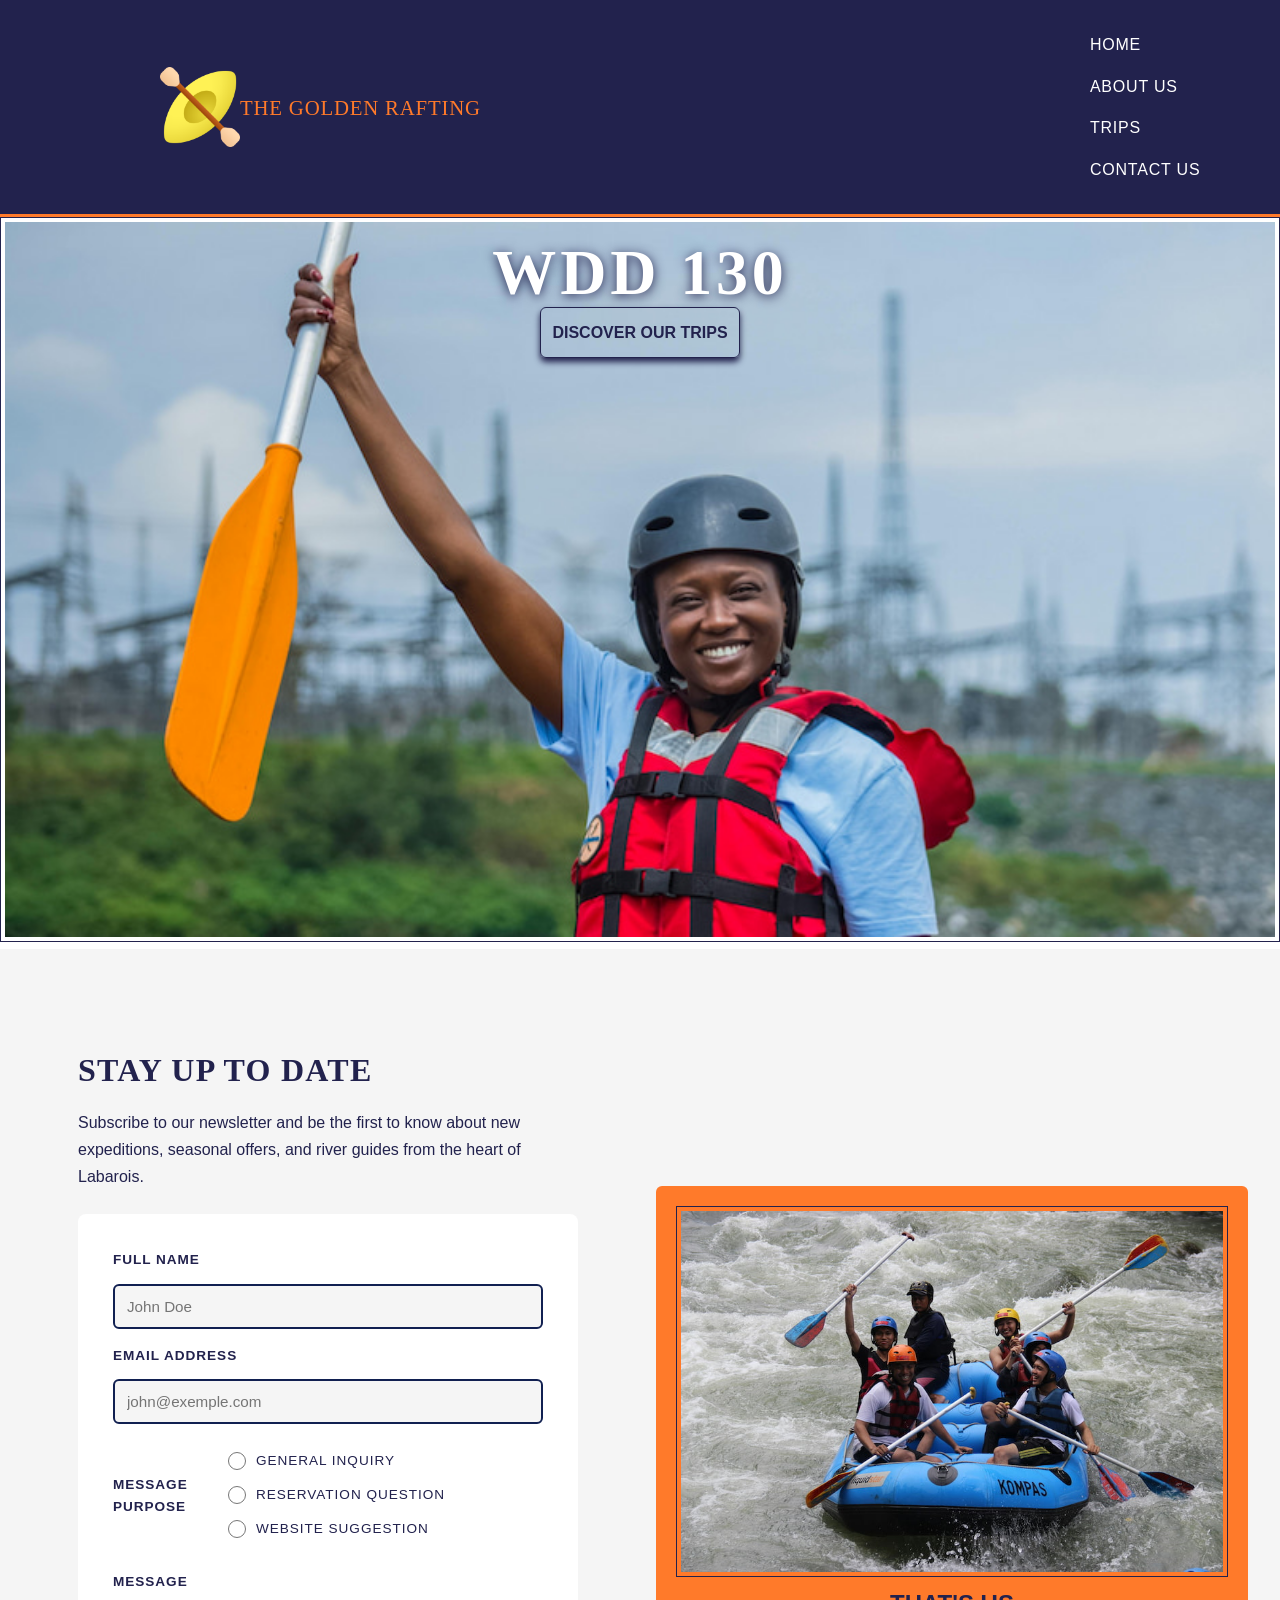
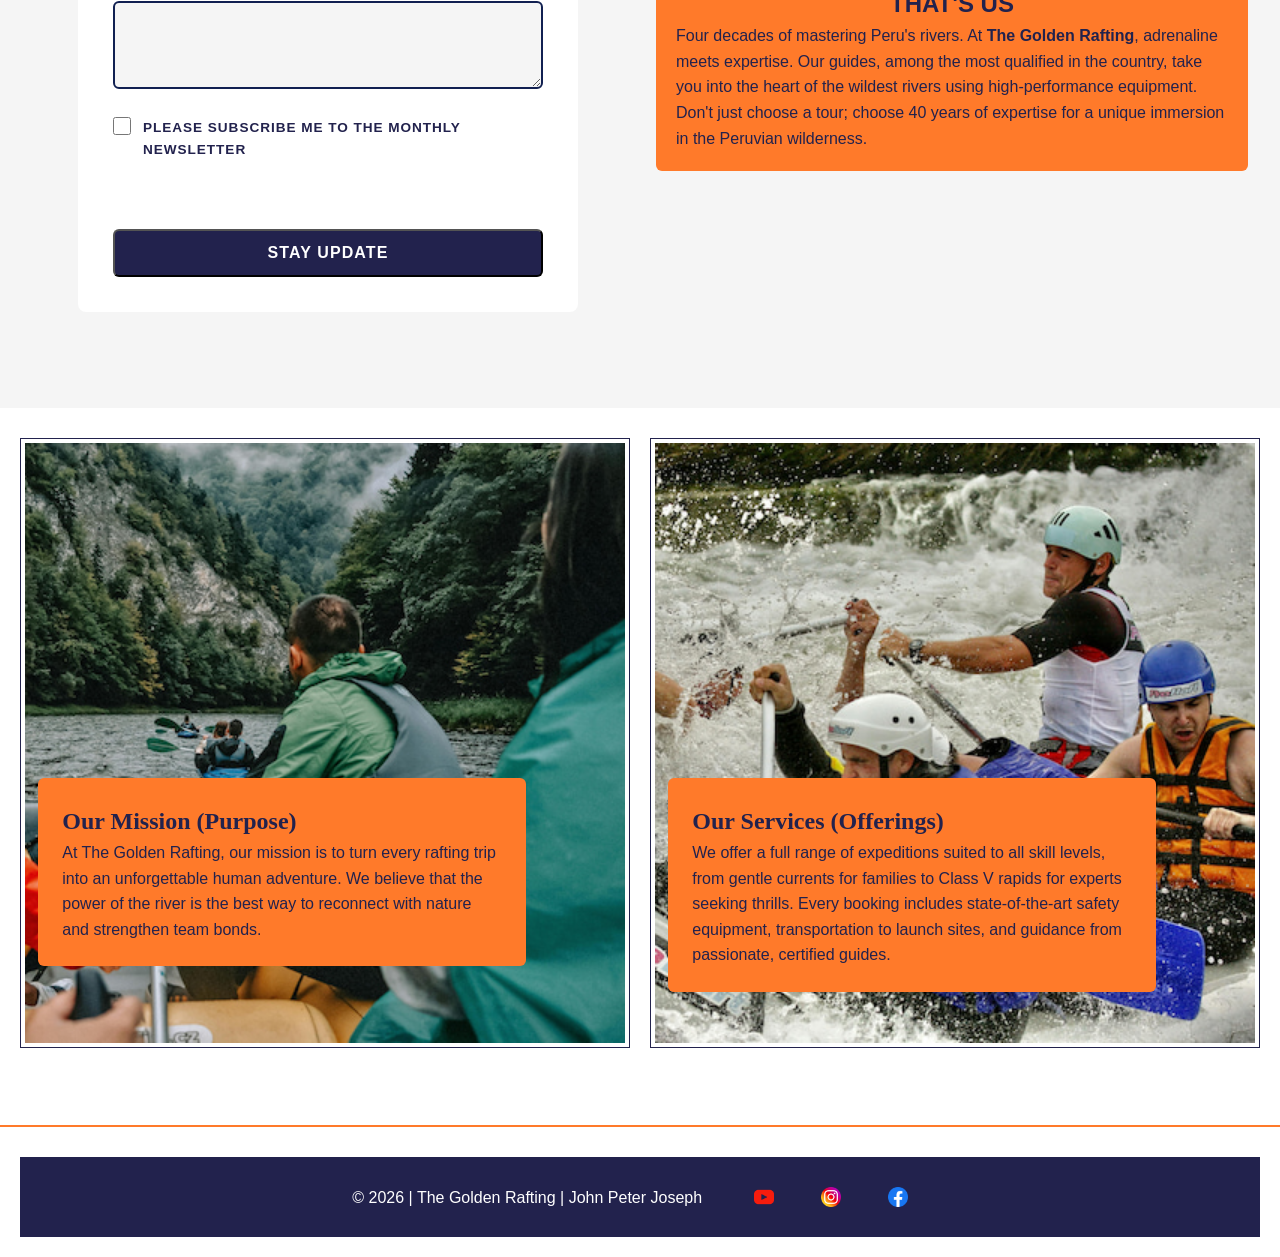
==== commit f54de8b5: "Rafting Site – Home and Trips Pages" ====
--- a/wwr/index.html
+++ b/wwr/index.html
@@ -54,12 +54,12 @@
                             <div class="form-group">
                                 <label for="fullname">Full Name</label>
                                 <input type="text" id="fullname" name="fullname"
-                                  placeholder="Your full name" required>
+                                  placeholder="John Doe" required>
                             </div>
                             <div class="form-group">
                                 <label for="email">Email Address</label>
                                 <input type="email" id="email" name="email"
-                                  placeholder="your@email.com" required>
+                                  placeholder="john@exemple.com" required>
                             </div>
 
                             <fieldset>
--- a/wwr/styles/rafting.css
+++ b/wwr/styles/rafting.css
@@ -2,12 +2,10 @@
     --primary-color: rgb(34, 34, 77);
     --secondary-color: rgb(255, 122, 42);
     --accent1-color: rgb(17, 32, 81);
-    --accent2-color: rgb(32, 46, 92);
     --white: rgb(255, 255, 255);
     --white-soft: rgb(245, 245, 245);
-    --shadow: rgb(45, 49, 71);
-    --heading-font: "Times New Roman", "Georgia", serif;
-    --body-font: "Futura", "Montserrat", sans-serif;
+    --heading-font: "Garamond", "Georgia", serif;
+    --body-font: "Montserrat", sans-serif;
 }
 
 * {
@@ -17,6 +15,10 @@
 }
 
 header {
+    position: sticky;
+    top: 0;
+    z-index: 100;
+    background-color: var(--white);
     display: flex;
     align-items: center;
     justify-content: space-between;
@@ -218,6 +220,111 @@
 
 }
 
+.yourname,
+.username,
+.select {
+    display: grid;
+    grid-template-columns: 120px 1fr;
+    /* Fixed width to align the labels */
+    gap: 15px;
+    align-items: center;
+    margin-bottom: 20px;
+}
+
+form {
+    background: var(--white);
+    padding: 35px;
+    border-radius: 8px;
+}
+
+fieldset {
+    border: none;
+    padding: 0;
+    margin-bottom: 25px;
+}
+
+label {
+    display: flex;
+    font-weight: 600;
+    color: var(--primary-color);
+    margin-bottom: 8px;
+    font-family: var(--body-font);
+}
+
+input[type="text"],
+input[type="email"],
+textarea {
+    width: 100%;
+    padding: 12px;
+    border: 2px solid var(--accent1-color);
+    border-radius: 6px;
+    background-color: var(--white-soft);
+}
+
+.select,
+.comment {
+    margin-bottom: 20px;
+}
+
+.yourname label {
+    margin-bottom: 0;
+}
+
+.select {
+    display: grid;
+    grid-template-columns: 100px 1fr;
+    gap: 15px;
+}
+
+.select label {
+    align-items: center;
+    margin-bottom: 0;
+
+}
+
+.radio-group {
+    grid-column: 2;
+    margin-top: 10px;
+    padding-left: 0;
+}
+
+.radio-group div {
+    display: flex;
+    align-items: center;
+    gap: 10px;
+    margin-bottom: 12px;
+}
+
+.radio-group input[type="radio"] {
+    width: 18px;
+    height: 18px;
+    cursor: pointer;
+    accent-color: var(--accent2-color);
+}
+
+.radio-group label {
+    margin: 0;
+    font-weight: 400;
+    cursor: pointer;
+    display: inline;
+}
+
+.box {
+    display: flex;
+    flex-direction: row-reverse;
+    justify-content: flex-end;
+    gap: 12px;
+    margin: 20px 0;
+}
+
+.box input[type="checkbox"] {
+    width: 18px;
+    height: 18px;
+    cursor: pointer;
+    accent-color: var(--accent2-color);
+    flex-shrink: 0;
+}
+
 /* ========================================== OFFERINGS | SERVICES ========================================== */
 .offerings-main {
     display: grid;
@@ -226,12 +333,22 @@
     gap: 20px;
     margin-top: 10px;
     padding: 20px;
+    font-family: var(--heading-font);
 
 }
 
 .offerings-main h1 {
     background-color: transparent;
-
+}
+
+.offerings-1 p,
+.services-1 p {
+    font-family: sans-serif;
+}
+
+.offerings-1 h2,
+.services-1 h2 {
+    color: var(--primary-color);
 }
 
 /* offerings */
@@ -247,7 +364,6 @@
     padding: 1.5rem;
     background-color: var(--secondary-color);
     border-radius: 6px;
-    opacity: 0.8;
     color: var(--white);
 }
 
@@ -264,7 +380,6 @@
     padding: 1.5rem;
     background-color: var(--secondary-color);
     border-radius: 6px;
-    opacity: 0.8;
     color: var(--white);
 }
 
@@ -296,13 +411,14 @@
     align-items: center;
     justify-content: center;
     text-decoration: none;
+    border: 1px solid var(--primary-color);
 
     /* Dimensions and Style */
     width: 200px;
     padding: 12px 0;
     /* Adds height to the button */
     background-color: var(--accent2-color);
-    color: var(--white);
+    color: var(--primary-color);
     border-radius: 6px;
     font-size: 1rem;
     font-weight: 600;
@@ -378,1406 +494,4 @@
     width: 20px;
     height: auto;
 
-}
-
-/* ========================================================================= */
-/* --- Map container (grid) --- */
-.trip-container {
-    display: grid;
-    grid-template-columns: 1fr 1fr 1fr;
-    gap: 1.5rem;
-    padding: 2rem;
-    position: absolute;
-    line-height: 1.2;
-    width: 80%;
-    top: 60%;
-    left: 50%;
-    transform: translateX(-50%);
-    opacity: 0.8;
-
-}
-
-.trip-container div {
-    background-color: var(--secondary-color);
-    border-radius: 6px;
-    padding: 1rem;
-    color: var(--white);
-}
-
-.trip-container figure {
-    display: flex;
-    flex-direction: column;
-    gap: 0.5rem;
-}
-
-.trip-container img {
-    width: 100%;
-    height: 180px;
-    object-fit: cover;
-    border-radius: 4px;
-}
-
-.trip-container .paragraph {
-    /* color: var(--white); */
-    font-size: 1rem;
-    color: var(--white-soft);
-}
-
-/* ========================================================== */
-/* ASIDE trip page */
-.aside {
-    display: grid;
-    grid-template-columns: 1fr 1fr;
-    gap: 2rem;
-    align-items: start;
-    padding: 2rem;
-}
-
-.aside h1 {
-    border-radius: 6px;
-
-}
-
-.aside-text {
-    line-height: 2;
-}
-
-.btn-book {
-    position: absolute;
-    left: 50%;
-    transform: translateX(-50%);
-    /* Structure (Important for a link <a>) */
-    display: inline-flex;
-    /* Allows you to use flex to center the text */
-    align-items: center;
-    justify-content: center;
-    text-decoration: none;
-
-    /* Dimensions and Style */
-    width: 150px;
-    padding: 12px 0;
-    /* Adds height to the button */
-    background-color: var(--accent2-color);
-    color: var(--white);
-    border-radius: 6px;
-    font-size: 1rem;
-    font-weight: 600;
-
-    /* Aesthetics */
-    box-shadow: 0 4px 6px var(--primary-color);
-    /* Adding an offset to the shadow */
-    transition: background 0.3s, transform 0.2s;
-    /* Smooth animation */
-}
-
-.btn-book:hover {
-    color: var(--secondary-color);
-
-}
-
-.main-page > h1 {
-    position: absolute;
-    top: 20px;
-    width: 100%;
-    padding: 16px;
-    background-color: transparent;
-    text-align: center;
-    color: var(--primary-color);
-    font-size: 3.5rem;
-}
-
-.main-page article {
-    position: absolute;
-    display: flex;
-    justify-content: center;
-    align-items: center;
-    bottom: 10%;
-    left: 5%;
-    right: 5%;
-    background-color: var(--secondary-color);
-    padding: 1.5rem;
-    color: var(--white);
-    border-radius: 6px;
-    gap: 1rem;
-}
-
-.main-page article h2 {
-    background-color: transparent;
-    color: var(--primary-color);
-}
-
-.image-main {
-    display: grid;
-    grid-template-columns: repeat(3, 1fr);
-    justify-content: center;
-    gap: 30px;
-    margin-top: 40px;
-    padding: 20px;
-    flex-wrap: wrap;
-}
-
-.image-main figure {
-    margin: 0;
-    /* Removes the browsers' default margins */
-    text-align: center;
-    /* Center the caption (figcaption) below the image */
-}
-
-.image-main img {
-    border-radius: 8px;
-    /* Optional: Rounds the corners slightly for styling */
-    display: block;
-    /* Prevents empty space below the image */
-    margin-bottom: 10px;
-    /* Space between the image and its caption */
-}
-
-.main-page .btn-book {
-    position: absolute;
-    left: 50%;
-    bottom: 7%;
-    transform: translateX(-50%);
-
-    /* Structure (Important for a link <a>) */
-    display: inline-flex;
-    /* Allows you to use flex to center the text */
-    align-items: center;
-    justify-content: center;
-    text-decoration: none;
-
-    /* Dimensions and Style */
-    width: 150px;
-    padding: 12px 0;
-    /* Adds height to the button */
-    background-color: var(--accent2-color);
-    color: var(--white);
-    border-radius: 6px;
-    font-size: 1rem;
-    font-weight: 600;
-
-    /* Aesthetics */
-    box-shadow: 0 4px 6px var(--primary-color);
-    /* Adding an offset to the shadow */
-    transition: background 0.3s, transform 0.2s;
-    /* Smooth animation */
-}
-
-/* Hover effect (Visual feedback) */
-.main-page .btn-book:hover {
-    color: var(--secondary-color);
-    /* background-color: var(--secondary-color);
-    transform: translateX(-50%) scale(1.05); */
-    /* Enlarges slightly on hover */
-}
-
-.white-water {
-    text-align: center;
-    background-color: var(--primary-color);
-    width: 100%;
-    margin-top: 20px;
-    color: var(--secondary-color);
-    font-family: var(--heading-font);
-    font-size: 40px;
-}
-
-.main-river {
-    display: flex;
-    justify-content: center;
-    flex-direction: column;
-    align-items: center;
-    color: var(--accent2-color);
-    font-weight: normal;
-    margin-top: 70px;
-    font-family: var(--body-font);
-    font-size: 1.25rem;
-}
-
-/* 
-for the form */
-.grid-container {
-    display: grid;
-    grid-template-columns: 1fr 1fr;
-    gap: 30px;
-    padding: 40px 20px;
-    max-width: 1200px;
-    margin: 0 auto;
-    align-items: start;
-}
-
-/* --- Form (Alignment Corrections) --- */
-.yourname,
-.username,
-.select {
-    display: grid;
-    grid-template-columns: 120px 1fr;
-    /* Fixed width to align the labels */
-    gap: 15px;
-    align-items: center;
-    margin-bottom: 20px;
-}
-
-iframe {
-    width: 100%;
-    height: 100%;
-    min-height: 500px;
-    border-radius: 8px;
-    box-shadow: 0 4px 15px var(--shadow);
-    border: none;
-}
-
-form {
-    background: var(--white);
-    padding: 35px;
-    border-radius: 8px;
-}
-
-fieldset {
-    border: none;
-    padding: 0;
-    margin-bottom: 25px;
-}
-
-label {
-    display: flex;
-    font-weight: 600;
-    color: var(--accent2-color);
-    margin-bottom: 8px;
-    font-family: var(--body-font);
-}
-
-input[type="text"],
-input[type="email"],
-textarea {
-    width: 100%;
-    padding: 12px;
-    border: 2px solid var(--accent1-color);
-    border-radius: 6px;
-    background-color: var(--white-soft);
-    /* Variable defined above */
-}
-
-.select,
-.comment {
-    margin-bottom: 20px;
-}
-
-.yourname label {
-    margin-bottom: 0;
-}
-
-.select {
-    display: grid;
-    grid-template-columns: 100px 1fr;
-    gap: 15px;
-}
-
-.select label {
-    align-items: center;
-    margin-bottom: 0;
-
-}
-
-.radio-group {
-    grid-column: 2;
-    margin-top: 10px;
-    padding-left: 0;
-}
-
-.radio-group div {
-    display: flex;
-    align-items: center;
-    gap: 10px;
-    margin-bottom: 12px;
-}
-
-.radio-group input[type="radio"] {
-    width: 18px;
-    height: 18px;
-    cursor: pointer;
-    accent-color: var(--accent2-color);
-}
-
-.radio-group label {
-    margin: 0;
-    font-weight: 400;
-    cursor: pointer;
-    display: inline;
-}
-
-.box {
-    display: flex;
-    flex-direction: row-reverse;
-    justify-content: flex-end;
-    gap: 12px;
-    margin: 20px 0;
-}
-
-.box input[type="checkbox"] {
-    width: 18px;
-    height: 18px;
-    cursor: pointer;
-    accent-color: var(--accent2-color);
-    flex-shrink: 0;
-}
-
-.box label {
-    margin: 0;
-    font-weight: 400;
-}
-
-button {
-    width: 100%;
-    padding: 14px 20px;
-    background: var(--accent2-color);
-    color: var(--white);
-    border: none;
-    border-radius: 6px;
-    font-size: 1rem;
-    font-weight: 600;
-    margin-top: 20px;
-}
-
-button:hover {
-    color: var(--secondary-color);
-}
-
-/*  */
-
-.promotion2 {
-    display: flex;
-    flex-direction: column;
-    height: 200%;
-    width: 100%;
-    border: 1px solid var(--accent2-color);
-    gap: 6px;
-    align-items: center;
-}
-
-.promotion2 h2 {
-    color: var(--primary-color);
-    font-size: 1.7rem;
-    background-color: transparent;
-}
-
-.promotion2-content {
-    display: grid;
-    grid-template-columns: repeat(3, 1fr);
-    text-align: center;
-    align-items: center;
-    justify-content: center;
-    gap: 30px;
-}
-
-.promotion2-content img {
-    border-radius: 6px;
-}
-
-/*  Section History */
-.history {
-    border: 1px solid var(--accent1-color);
-    padding: 16px;
-}
-
-.history h2 {
-    grid-column: 1 / -1;
-    text-align: center;
-    margin-bottom: 12px;
-}
-
-.history-content {
-    display: grid;
-    grid-template-columns: 1fr auto 1fr;
-    gap: 16px;
-    align-items: center;
-}
-
-.history-content img {
-    width: 200px;
-    height: auto;
-    border-radius: 6px;
-}
-
-/* Section Adventure Awaits You */
-.promotion {
-    border: 1px solid var(--primary-color);
-    padding: 16px;
-}
-
-.promotion h2 {
-    text-align: center;
-    margin-bottom: 12px;
-}
-
-.promotion-content {
-    display: grid;
-    grid-template-columns: repeat(5, 1fr);
-    gap: 1px;
-    text-align: center;
-    align-items: center;
-}
-
-.promotion-content img {
-    border-radius: 6px;
-}
-
-/* Navigation */
-
-header,
-main,
-footer {
-    margin: 0 auto;
-}
-
-.logo-link:hover {
-    color: var(--white);
-}
-
-/* hero block */
-.hero img {
-    display: block;
-    width: 100%;
-    height: auto;
-}
-
-.hero {
-    position: relative;
-}
-
-.hero h1 {
-    /* About Us | The Golden Rafting */
-    position: absolute;
-    top: 20px;
-    width: 100%;
-    text-align: center;
-    opacity: 0.8;
-    color: var(--secondary-color);
-    background-color: var(--primary-color);
-    font-family: var(--heading-font);
-    font-size: 40px;
-}
-
-.hero article {
-    position: absolute;
-    bottom: 10%;
-    /* Adjusted because 60% often hides the top */
-    left: 5%;
-    right: 5%;
-    background-color: var(--primary-color);
-    /* Using RGBA for transparency */
-    padding: 1.5rem;
-    color: var(--white);
-    border-radius: 6px;
-    display: flex;
-    align-items: center;
-    gap: 2rem;
-    z-index: 5;
-}
-
-/* Removing the float that conflicts with flex */
-.hero article img {
-    width: 200px;
-    height: 150px;
-    object-fit: cover;
-    border-radius: 6px;
-    flex-shrink: 0;
-    order: 2;
-    /* Aligns the image to the right */
-}
-
-.hero article p {
-    order: 1;
-    color: var(--white);
-    /* keeps the text aligned to the left */
-}
-
-:root {
-    --primary-color: rgb(34, 34, 77);
-    --secondary-color: rgb(255, 122, 42);
-    --accent1-color: rgb(17, 32, 81);
-    --accent2-color: rgb(32, 46, 92);
-    --white: rgb(255, 255, 255);
-    --white-soft: rgb(245, 245, 245);
-    --shadow: rgb(45, 49, 71);
-    --heading-font: "Times New Roman", "Georgia", serif;
-    --body-font: "Futura", "Montserrat", sans-serif;
-}
-
-* {
-    margin: 0;
-    padding: 0;
-    box-sizing: border-box;
-}
-
-header {
-    display: flex;
-    align-items: center;
-    justify-content: space-between;
-    margin: 0 auto;
-    padding: 12px 24px;
-    color: var(--white);
-    background-color: var(--primary-color);
-    border-bottom: 3px solid var(--secondary-color);
-}
-
-body {
-    font-family: var(--body-font);
-    color: var(--accent1-color);
-    line-height: 1.6;
-}
-
-p {
-    padding: 0;
-    color: var(--primary-color);
-
-}
-
-nav {
-    background-color: var(--accent2-color);
-    padding: 2px;
-
-}
-
-nav a {
-    display: block;
-    color: var(--white);
-    padding: .5rem 1.1rem;
-    text-decoration: none;
-
-}
-
-main {
-    max-width: 100%;
-}
-
-main img {
-    width: 100%;
-    height: auto;
-    padding: 4px;
-    border: 1px solid var(--primary-color);
-    box-shadow: 5px 5px 15px var(--shadow);
-}
-
-/* =============================== aside =============================== */
-aside {
-    width: 100%;
-    margin: auto;
-    /* border: 1px solid var(--accent2-color); */
-    padding: 20px;
-    background-color: var(--secondary-color);
-    color: var(--white);
-    border-radius: 6px;
-
-}
-
-aside img {
-    width: 200px;
-    height: auto;
-
-}
-
-.main-relative {
-    position: relative;
-}
-
-footer {
-    margin-top: 50px;
-    border-top: 2px solid var(--secondary-color);
-    text-align: center;
-    padding: 20px;
-
-}
-
-.flex-container {
-    display: flex;
-    flex-direction: row;
-    align-items: center;
-    justify-content: space-between;
-    width: 100%;
-    max-width: 1200px;
-    padding: 10px 20px;
-    letter-spacing: 0.05em;
-    text-transform: uppercase;
-    transition: border-color 0.2s, color 0.2s;
-    margin: 0 auto;
-}
-
-.logo-link {
-    display: flex;
-    align-items: center;
-    font-family: cursive;
-    text-decoration: none;
-    font-size: 1.3rem;
-    color: var(--secondary-color);
-}
-
-aside h2 {
-    color: var(--primary-color);
-    text-align: center;
-}
-
-article img {
-    width: 100%;
-    height: auto;
-}
-
-/* =============================== 2-COLUMN GRID: newsletter + sidebar =============================== */
-.grid-two-col {
-    display: grid;
-    grid-template-columns: 1fr 1fr;
-    gap: 2rem;
-    align-items: start;
-    padding: 2rem;
-    background-color: var(--white-soft);
-}
-
-/* ========================================== NEWSLETTER ========================================== */
-.newsletter {
-    padding: 4rem 2rem;
-    width: 100%;
-}
-
-.newsletter-inner {
-    margin: 0 auto;
-    display: flex;
-    flex-direction: column;
-    gap: 1.5rem;
-    align-items: stretch;
-    max-width: 500px;
-    width: 100%;
-}
-
-.newsletter-copy h2 {
-    font-family: var(--heading-font);
-    background-color: transparent;
-    font-size: 2rem;
-    font-weight: 700;
-    color: var(--primary-color);
-    text-transform: uppercase;
-    letter-spacing: 0.04em;
-    margin-bottom: 0.75rem;
-}
-
-.newsletter-copy p {
-    color: var(--primary-color);
-    font-size: 1rem;
-    line-height: 1.7;
-}
-
-.newsletter-form {
-    display: flex;
-    flex-direction: column;
-    gap: 1rem;
-}
-
-.form-group {
-    display: flex;
-    flex-direction: column;
-    gap: 0.3rem;
-
-}
-
-.newsletter-form label {
-    font-size: 0.85rem;
-    letter-spacing: 0.07em;
-    text-transform: uppercase;
-    color: var(--primary-color);
-
-}
-
-.newsletter-form input {
-
-    border: 1px solid var(--primary-color);
-    border-radius: 6px;
-    padding: 0.9rem 1rem;
-    color: var(--primary-color);
-    font-size: 0.95rem;
-}
-
-.btn-submit {
-    background-color: var(--primary-color);
-    color: var(--white);
-    font-family: var(--font-heading);
-    font-size: 1rem;
-    font-weight: 600;
-    letter-spacing: 0.07em;
-    text-transform: uppercase;
-    padding: 0.8rem 1.5rem;
-    border-radius: 6px;
-}
-
-.btn-submit:hover {
-    color: var(--secondary-color);
-
-}
-
-/* ========================================== OFFERINGS | SERVICES ========================================== */
-.offerings-main {
-    display: grid;
-    grid-template-columns: repeat(auto-fit, minmax(300px, 1fr));
-    position: relative;
-    gap: 20px;
-    margin-top: 10px;
-    padding: 20px;
-
-}
-
-.offerings-main h1 {
-    background-color: transparent;
-
-}
-
-/* offerings */
-.offerings {
-    position: relative;
-}
-
-.offerings-1 {
-    position: absolute;
-    width: 80%;
-    left: 3%;
-    top: 55%;
-    padding: 1.5rem;
-    background-color: var(--secondary-color);
-    border-radius: 6px;
-    opacity: 0.8;
-    color: var(--white);
-}
-
-/* services */
-.services {
-    position: relative;
-}
-
-.services-1 {
-    position: absolute;
-    width: 80%;
-    left: 3%;
-    top: 55%;
-    padding: 1.5rem;
-    background-color: var(--secondary-color);
-    border-radius: 6px;
-    opacity: 0.8;
-    color: var(--white);
-}
-
-/* ========================================== HERO | index ========================================== */
-.hero-title h1 {
-    position: absolute;
-    top: 1%;
-    color: var(--white);
-    font-family: var(--heading-font);
-    font-size: 5vw;
-    background-color: transparent;
-    font-weight: 700;
-    text-transform: uppercase;
-    letter-spacing: 0.06em;
-    line-height: 1.2;
-    text-shadow: 0 2px 12px var(--primary-color);
-    left: 2rem;
-    right: 2rem;
-}
-
-.bttn-book {
-    position: absolute;
-    left: 50%;
-    transform: translateX(-50%);
-    top: 5%;
-    /* Structure (Important for a link <a>) */
-    display: inline-flex;
-    /* Allows you to use flex to center the text */
-    align-items: center;
-    justify-content: center;
-    text-decoration: none;
-
-    /* Dimensions and Style */
-    width: 200px;
-    padding: 12px 0;
-    /* Adds height to the button */
-    background-color: var(--accent2-color);
-    color: var(--white);
-    border-radius: 6px;
-    font-size: 1rem;
-    font-weight: 600;
-
-    /* Aesthetics */
-    box-shadow: 0 4px 6px var(--primary-color);
-    /* Adding an offset to the shadow */
-    transition: background 0.3s, transform 0.2s;
-    /* Smooth animation */
-
-}
-
-.bttn-book:hover {
-    color: var(--secondary-color);
-}
-
-header img {
-    margin-left: 100px;
-    width: 80px;
-    height: auto;
-}
-
-h1 {
-    font-family: var(--heading-font);
-    color: var(--secondary-color);
-    background-color: var(--accent2-color);
-    text-align: center;
-}
-
-nav a:hover {
-    color: var(--secondary-color);
-}
-
-/* section footer */
-.credit {
-    display: flex;
-    flex-direction: row;
-    justify-content: center;
-    width: 100%;
-    height: auto;
-    gap: 2rem;
-    padding: 20px 0;
-    align-items: center;
-    border: 1px solid var(--accent2-color);
-    margin-top: 10px;
-    color: var(--white);
-    background-color: var(--primary-color);
-}
-
-.credit p {
-    justify-items: center;
-    justify-content: flex-end;
-    color: var(--white);
-}
-
-.socialmedia {
-    display: flex;
-    background-color: transparent;
-    gap: 12px;
-}
-
-.socialmedia a {
-    border: none;
-}
-
-.socialmedia a:last-child {
-    border: none;
-
-}
-
-.socialmedia img {
-    display: block;
-    width: 20px;
-    height: auto;
-
-}
-
-/* ========================================================================= */
-/* --- Map container (grid) --- */
-.trip-container {
-    display: grid;
-    grid-template-columns: 1fr 1fr 1fr;
-    gap: 1.5rem;
-    padding: 2rem;
-    position: absolute;
-    line-height: 1.2;
-    width: 80%;
-    top: 60%;
-    left: 50%;
-    transform: translateX(-50%);
-    opacity: 0.8;
-
-}
-
-.trip-container div {
-    background-color: var(--secondary-color);
-    border-radius: 6px;
-    padding: 1rem;
-    color: var(--white);
-}
-
-.trip-container figure {
-    display: flex;
-    flex-direction: column;
-    gap: 0.5rem;
-}
-
-.trip-container img {
-    width: 100%;
-    height: 180px;
-    object-fit: cover;
-    border-radius: 4px;
-}
-
-.trip-container .paragraph {
-    /* color: var(--white); */
-    font-size: 1rem;
-    color: var(--white-soft);
-}
-
-/* ========================================================== */
-/* ASIDE trip page */
-.aside {
-    display: grid;
-    grid-template-columns: 1fr 1fr;
-    gap: 2rem;
-    align-items: start;
-    padding: 2rem;
-}
-
-.aside h1 {
-    border-radius: 6px;
-
-}
-
-.aside-text {
-    line-height: 2;
-}
-
-.btn-book {
-    position: absolute;
-    left: 50%;
-    transform: translateX(-50%);
-    /* Structure (Important for a link <a>) */
-    display: inline-flex;
-    /* Allows you to use flex to center the text */
-    align-items: center;
-    justify-content: center;
-    text-decoration: none;
-
-    /* Dimensions and Style */
-    width: 150px;
-    padding: 12px 0;
-    /* Adds height to the button */
-    background-color: var(--accent2-color);
-    color: var(--white);
-    border-radius: 6px;
-    font-size: 1rem;
-    font-weight: 600;
-
-    /* Aesthetics */
-    box-shadow: 0 4px 6px var(--primary-color);
-    /* Adding an offset to the shadow */
-    transition: background 0.3s, transform 0.2s;
-    /* Smooth animation */
-}
-
-.btn-book:hover {
-    color: var(--secondary-color);
-
-}
-
-.main-page > h1 {
-    position: absolute;
-    top: 20px;
-    width: 100%;
-    padding: 16px;
-    background-color: transparent;
-    text-align: center;
-    color: var(--primary-color);
-    font-size: 3.5rem;
-}
-
-.main-page article {
-    position: absolute;
-    display: flex;
-    justify-content: center;
-    align-items: center;
-    bottom: 10%;
-    left: 5%;
-    right: 5%;
-    background-color: var(--secondary-color);
-    padding: 1.5rem;
-    color: var(--white);
-    border-radius: 6px;
-    gap: 1rem;
-}
-
-.main-page article h2 {
-    background-color: transparent;
-    color: var(--primary-color);
-}
-
-.image-main {
-    display: grid;
-    grid-template-columns: repeat(3, 1fr);
-    justify-content: center;
-    gap: 30px;
-    margin-top: 40px;
-    padding: 20px;
-    flex-wrap: wrap;
-}
-
-.image-main figure {
-    margin: 0;
-    /* Removes the browsers' default margins */
-    text-align: center;
-    /* Center the caption (figcaption) below the image */
-}
-
-.image-main img {
-    border-radius: 8px;
-    /* Optional: Rounds the corners slightly for styling */
-    display: block;
-    /* Prevents empty space below the image */
-    margin-bottom: 10px;
-    /* Space between the image and its caption */
-}
-
-.main-page .btn-book {
-    position: absolute;
-    left: 50%;
-    bottom: 7%;
-    transform: translateX(-50%);
-
-    /* Structure (Important for a link <a>) */
-    display: inline-flex;
-    /* Allows you to use flex to center the text */
-    align-items: center;
-    justify-content: center;
-    text-decoration: none;
-
-    /* Dimensions and Style */
-    width: 150px;
-    padding: 12px 0;
-    /* Adds height to the button */
-    background-color: var(--accent2-color);
-    color: var(--white);
-    border-radius: 6px;
-    font-size: 1rem;
-    font-weight: 600;
-
-    /* Aesthetics */
-    box-shadow: 0 4px 6px var(--primary-color);
-    /* Adding an offset to the shadow */
-    transition: background 0.3s, transform 0.2s;
-    /* Smooth animation */
-}
-
-/* Hover effect (Visual feedback) */
-.main-page .btn-book:hover {
-    color: var(--secondary-color);
-    /* background-color: var(--secondary-color);
-    transform: translateX(-50%) scale(1.05); */
-    /* Enlarges slightly on hover */
-}
-
-.white-water {
-    text-align: center;
-    background-color: var(--primary-color);
-    width: 100%;
-    margin-top: 20px;
-    color: var(--secondary-color);
-    font-family: var(--heading-font);
-    font-size: 40px;
-}
-
-.main-river {
-    display: flex;
-    justify-content: center;
-    flex-direction: column;
-    align-items: center;
-    color: var(--accent2-color);
-    font-weight: normal;
-    margin-top: 70px;
-    font-family: var(--body-font);
-    font-size: 1.25rem;
-}
-
-/* 
-for the form */
-.grid-container {
-    display: grid;
-    grid-template-columns: 1fr 1fr;
-    gap: 30px;
-    padding: 40px 20px;
-    max-width: 1200px;
-    margin: 0 auto;
-    align-items: start;
-}
-
-/* --- Form (Alignment Corrections) --- */
-.yourname,
-.username,
-.select {
-    display: grid;
-    grid-template-columns: 120px 1fr;
-    /* Fixed width to align the labels */
-    gap: 15px;
-    align-items: center;
-    margin-bottom: 20px;
-}
-
-iframe {
-    width: 100%;
-    height: 100%;
-    min-height: 500px;
-    border-radius: 8px;
-    box-shadow: 0 4px 15px var(--shadow);
-    border: none;
-}
-
-form {
-    background: var(--white);
-    padding: 35px;
-    border-radius: 8px;
-}
-
-fieldset {
-    border: none;
-    padding: 0;
-    margin-bottom: 25px;
-}
-
-label {
-    display: flex;
-    font-weight: 600;
-    color: var(--accent2-color);
-    margin-bottom: 8px;
-    font-family: var(--body-font);
-}
-
-input[type="text"],
-input[type="email"],
-textarea {
-    width: 100%;
-    padding: 12px;
-    border: 2px solid var(--accent1-color);
-    border-radius: 6px;
-    background-color: var(--white-soft);
-    /* Variable defined above */
-}
-
-.select,
-.comment {
-    margin-bottom: 20px;
-}
-
-.yourname label {
-    margin-bottom: 0;
-}
-
-.select {
-    display: grid;
-    grid-template-columns: 100px 1fr;
-    gap: 15px;
-}
-
-.select label {
-    align-items: center;
-    margin-bottom: 0;
-
-}
-
-.radio-group {
-    grid-column: 2;
-    margin-top: 10px;
-    padding-left: 0;
-}
-
-.radio-group div {
-    display: flex;
-    align-items: center;
-    gap: 10px;
-    margin-bottom: 12px;
-}
-
-.radio-group input[type="radio"] {
-    width: 18px;
-    height: 18px;
-    cursor: pointer;
-    accent-color: var(--accent2-color);
-}
-
-.radio-group label {
-    margin: 0;
-    font-weight: 400;
-    cursor: pointer;
-    display: inline;
-}
-
-.box {
-    display: flex;
-    flex-direction: row-reverse;
-    justify-content: flex-end;
-    gap: 12px;
-    margin: 20px 0;
-}
-
-.box input[type="checkbox"] {
-    width: 18px;
-    height: 18px;
-    cursor: pointer;
-    accent-color: var(--accent2-color);
-    flex-shrink: 0;
-}
-
-.box label {
-    margin: 0;
-    font-weight: 400;
-}
-
-button {
-    width: 100%;
-    padding: 14px 20px;
-    background: var(--accent2-color);
-    color: var(--white);
-    border: none;
-    border-radius: 6px;
-    font-size: 1rem;
-    font-weight: 600;
-    margin-top: 20px;
-}
-
-button:hover {
-    color: var(--secondary-color);
-}
-
-/*  */
-
-.promotion2 {
-    display: flex;
-    flex-direction: column;
-    height: 200%;
-    width: 100%;
-    border: 1px solid var(--accent2-color);
-    gap: 6px;
-    align-items: center;
-}
-
-.promotion2 h2 {
-    color: var(--primary-color);
-    font-size: 1.7rem;
-    background-color: transparent;
-}
-
-.promotion2-content {
-    display: grid;
-    grid-template-columns: repeat(3, 1fr);
-    text-align: center;
-    align-items: center;
-    justify-content: center;
-    gap: 30px;
-}
-
-.promotion2-content img {
-    border-radius: 6px;
-}
-
-/*  Section History */
-.history {
-    border: 1px solid var(--accent1-color);
-    padding: 16px;
-}
-
-.history h2 {
-    grid-column: 1 / -1;
-    text-align: center;
-    margin-bottom: 12px;
-}
-
-.history-content {
-    display: grid;
-    grid-template-columns: 1fr auto 1fr;
-    gap: 16px;
-    align-items: center;
-}
-
-.history-content img {
-    width: 200px;
-    height: auto;
-    border-radius: 6px;
-}
-
-/* Section Adventure Awaits You */
-.promotion {
-    border: 1px solid var(--primary-color);
-    padding: 16px;
-}
-
-.promotion h2 {
-    text-align: center;
-    margin-bottom: 12px;
-}
-
-.promotion-content {
-    display: grid;
-    grid-template-columns: repeat(5, 1fr);
-    gap: 1px;
-    text-align: center;
-    align-items: center;
-}
-
-.promotion-content img {
-    border-radius: 6px;
-}
-
-/* Navigation */
-
-header,
-main,
-footer {
-    margin: 0 auto;
-}
-
-.logo-link:hover {
-    color: var(--white);
-}
-
-/* hero block */
-.hero img {
-    display: block;
-    width: 100%;
-    height: auto;
-}
-
-.hero {
-    position: relative;
-}
-
-.hero h1 {
-    /* About Us | The Golden Rafting */
-    position: absolute;
-    top: 20px;
-    width: 100%;
-    text-align: center;
-    opacity: 0.8;
-    color: var(--secondary-color);
-    background-color: var(--primary-color);
-    font-family: var(--heading-font);
-    font-size: 40px;
-}
-
-.hero article {
-    position: absolute;
-    bottom: 10%;
-    /* Adjusted because 60% often hides the top */
-    left: 5%;
-    right: 5%;
-    background-color: var(--primary-color);
-    /* Using RGBA for transparency */
-    padding: 1.5rem;
-    color: var(--white);
-    border-radius: 6px;
-    display: flex;
-    align-items: center;
-    gap: 2rem;
-    z-index: 5;
-}
-
-/* Removing the float that conflicts with flex */
-.hero article img {
-    width: 200px;
-    height: 150px;
-    object-fit: cover;
-    border-radius: 6px;
-    flex-shrink: 0;
-    order: 2;
-    /* Aligns the image to the right */
-}
-
-.hero article p {
-    order: 1;
-    color: var(--white);
-    /* keeps the text aligned to the left */
 }
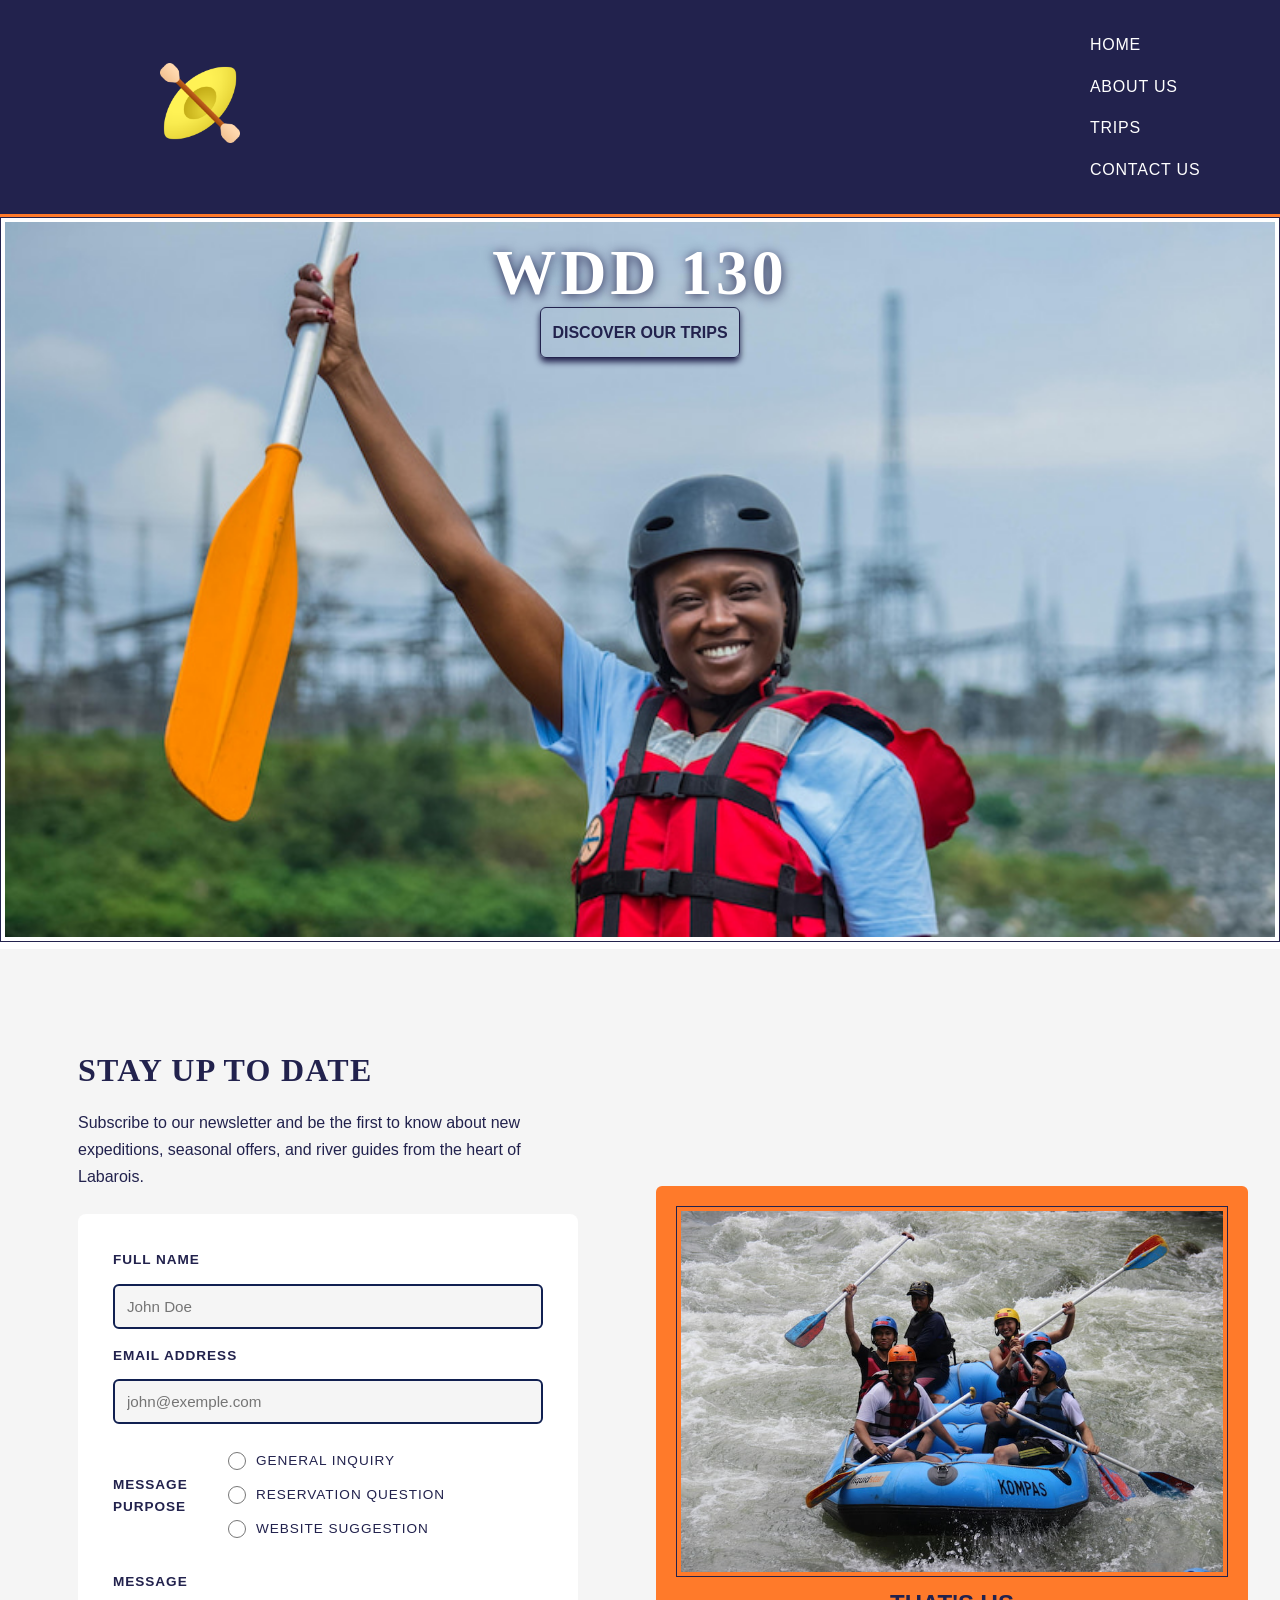
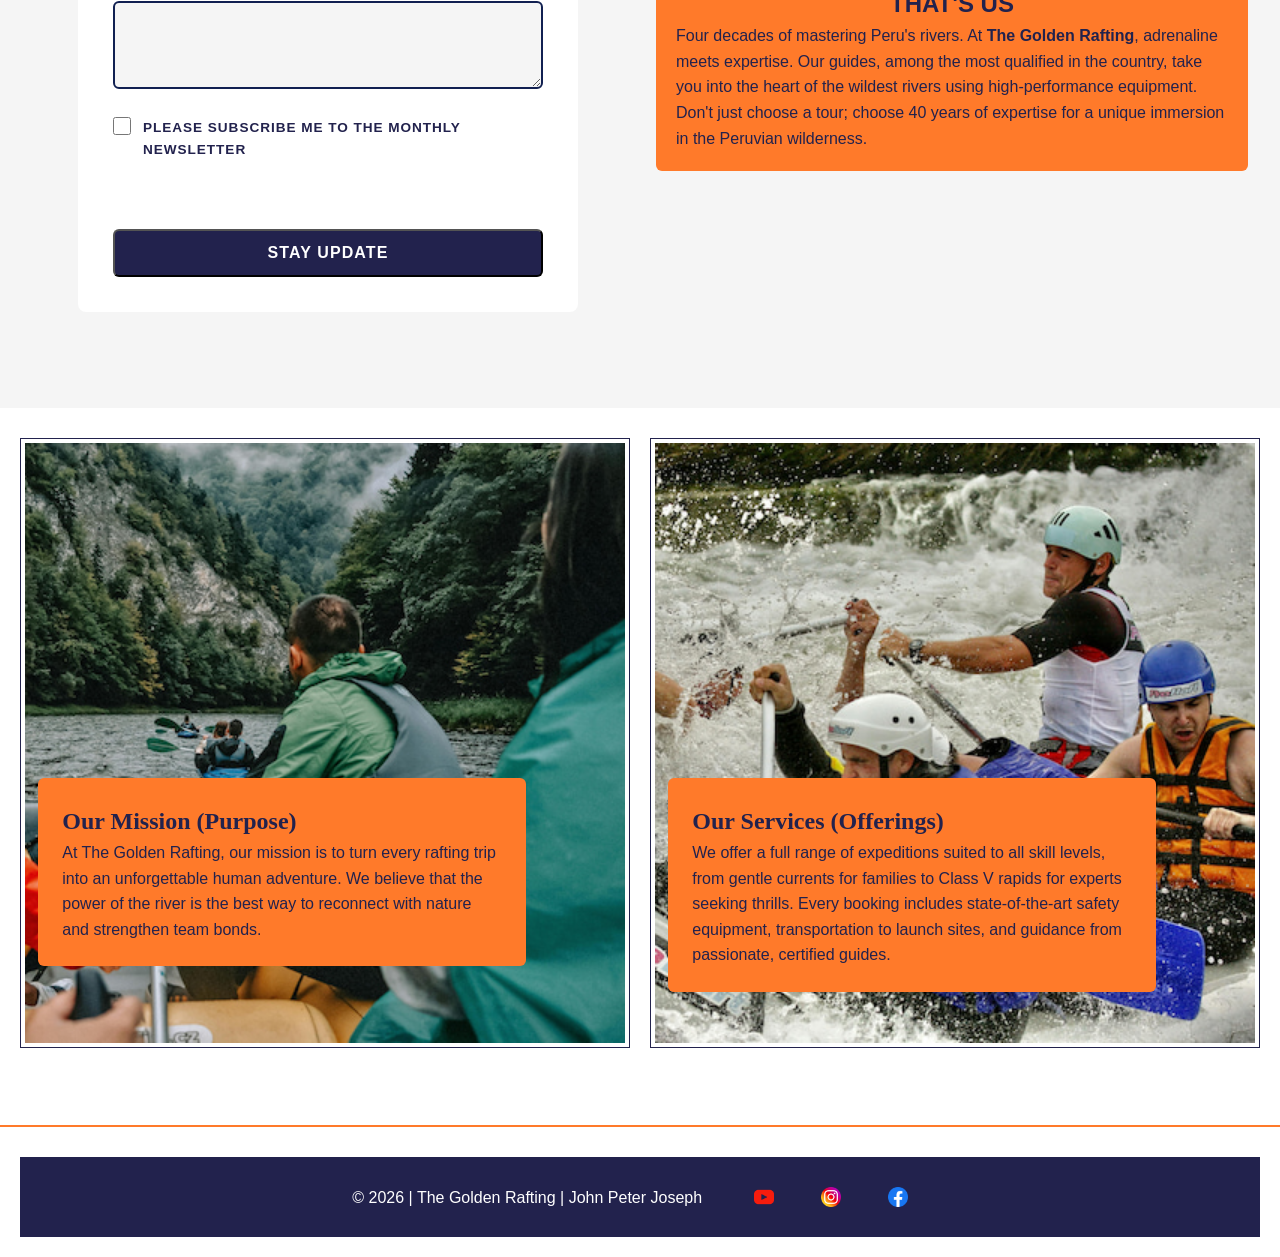
==== commit 3b06f3ef: "Rafting Site – Update About Us Page" ====
--- a/wwr/index.html
+++ b/wwr/index.html
@@ -16,7 +16,6 @@
         <div class="flex-container">
             <a class="logo-link" href="index.html">
                 <img src="images/canoe.png" alt="rafting logo">
-                The Golden Rafting
             </a>
             <nav class="navhead">
                 <a href="index.html">Home</a>
--- a/wwr/styles/rafting.css
+++ b/wwr/styles/rafting.css
@@ -15,10 +15,10 @@
 }
 
 header {
-    position: sticky;
+    /* position: sticky;
     top: 0;
     z-index: 100;
-    background-color: var(--white);
+    background-color: var(--white); */
     display: flex;
     align-items: center;
     justify-content: space-between;
@@ -27,6 +27,16 @@
     color: var(--white);
     background-color: var(--primary-color);
     border-bottom: 3px solid var(--secondary-color);
+}
+
+nav a:hover {
+    color: var(--secondary-color);
+}
+
+header img {
+    margin-left: 100px;
+    width: 80px;
+    height: auto;
 }
 
 body {
@@ -42,7 +52,7 @@
 }
 
 nav {
-    background-color: var(--accent2-color);
+    background-color: var(--primary-color);
     padding: 2px;
 
 }
@@ -109,15 +119,6 @@
     text-transform: uppercase;
     transition: border-color 0.2s, color 0.2s;
     margin: 0 auto;
-}
-
-.logo-link {
-    display: flex;
-    align-items: center;
-    font-family: cursive;
-    text-decoration: none;
-    font-size: 1.3rem;
-    color: var(--secondary-color);
 }
 
 aside h2 {
@@ -435,12 +436,6 @@
     color: var(--secondary-color);
 }
 
-header img {
-    margin-left: 100px;
-    width: 80px;
-    height: auto;
-}
-
 h1 {
     font-family: var(--heading-font);
     color: var(--secondary-color);
@@ -448,10 +443,6 @@
     text-align: center;
 }
 
-nav a:hover {
-    color: var(--secondary-color);
-}
-
 /* section footer */
 .credit {
     display: flex;
@@ -494,4 +485,138 @@
     width: 20px;
     height: auto;
 
+}
+
+/* =================== ABOUT PAGE =================== */
+/* hero block */
+.hero img {
+    display: block;
+    width: 100%;
+    height: auto;
+}
+
+.hero {
+    position: relative;
+}
+
+.hero h1 {
+    /* About Us | The Golden Rafting */
+    position: absolute;
+    top: 20px;
+    width: 100%;
+    text-align: center;
+    opacity: 0.8;
+    color: var(--secondary-color);
+    background-color: var(--primary-color);
+    font-family: var(--heading-font);
+    font-size: 40px;
+}
+
+.hero article {
+    position: absolute;
+    bottom: 10%;
+    left: 5%;
+    right: 5%;
+    background-color: var(--primary-color);
+    padding: 1.5rem;
+    color: var(--white);
+    border-radius: 6px;
+    display: flex;
+    align-items: center;
+    gap: 2rem;
+    z-index: 5;
+}
+
+/* Removing the float that conflicts with flex */
+.hero article img {
+    width: 200px;
+    float: right;
+    height: 150px;
+    object-fit: cover;
+    border-radius: 6px;
+    border: 1px solid var(--secondary-color);
+    order: 2;
+    /* Aligns the image to the right */
+}
+
+.hero article p {
+    order: 1;
+    color: var(--white);
+    /* keeps the text aligned to the left */
+}
+
+/*  Section History */
+.history {
+    border: 1px solid var(--accent1-color);
+    padding: 16px;
+}
+
+.history h2 {
+    grid-column: 1 / -1;
+    text-align: center;
+    margin-bottom: 12px;
+}
+
+.history-content {
+    display: grid;
+    grid-template-columns: 1fr auto 1fr;
+    gap: 16px;
+    align-items: center;
+}
+
+.history-content img {
+    width: 200px;
+    height: auto;
+    border-radius: 6px;
+}
+
+.promotion2 {
+    display: flex;
+    flex-direction: column;
+    height: 200%;
+    width: 100%;
+    border: 1px solid var(--primary-color);
+    gap: 6px;
+    align-items: center;
+}
+
+.promotion2 h2 {
+    color: var(--primary-color);
+    font-size: 1.7rem;
+    background-color: transparent;
+}
+
+.promotion2-content {
+    display: grid;
+    grid-template-columns: repeat(3, 1fr);
+    text-align: center;
+    align-items: center;
+    justify-content: center;
+    gap: 10px;
+    width: 80%;
+
+}
+
+/* Section Adventure Awaits You */
+.promotion {
+    border: 1px solid var(--primary-color);
+    padding: 16px;
+}
+
+.promotion h2 {
+    text-align: center;
+    margin-bottom: 12px;
+}
+
+.promotion-content {
+    display: grid;
+    grid-template-columns: repeat(5, 1fr);
+    gap: 10px;
+    text-align: center;
+    align-items: center;
+
+}
+
+.promotion-content img {
+    border-radius: 6px;
 }
